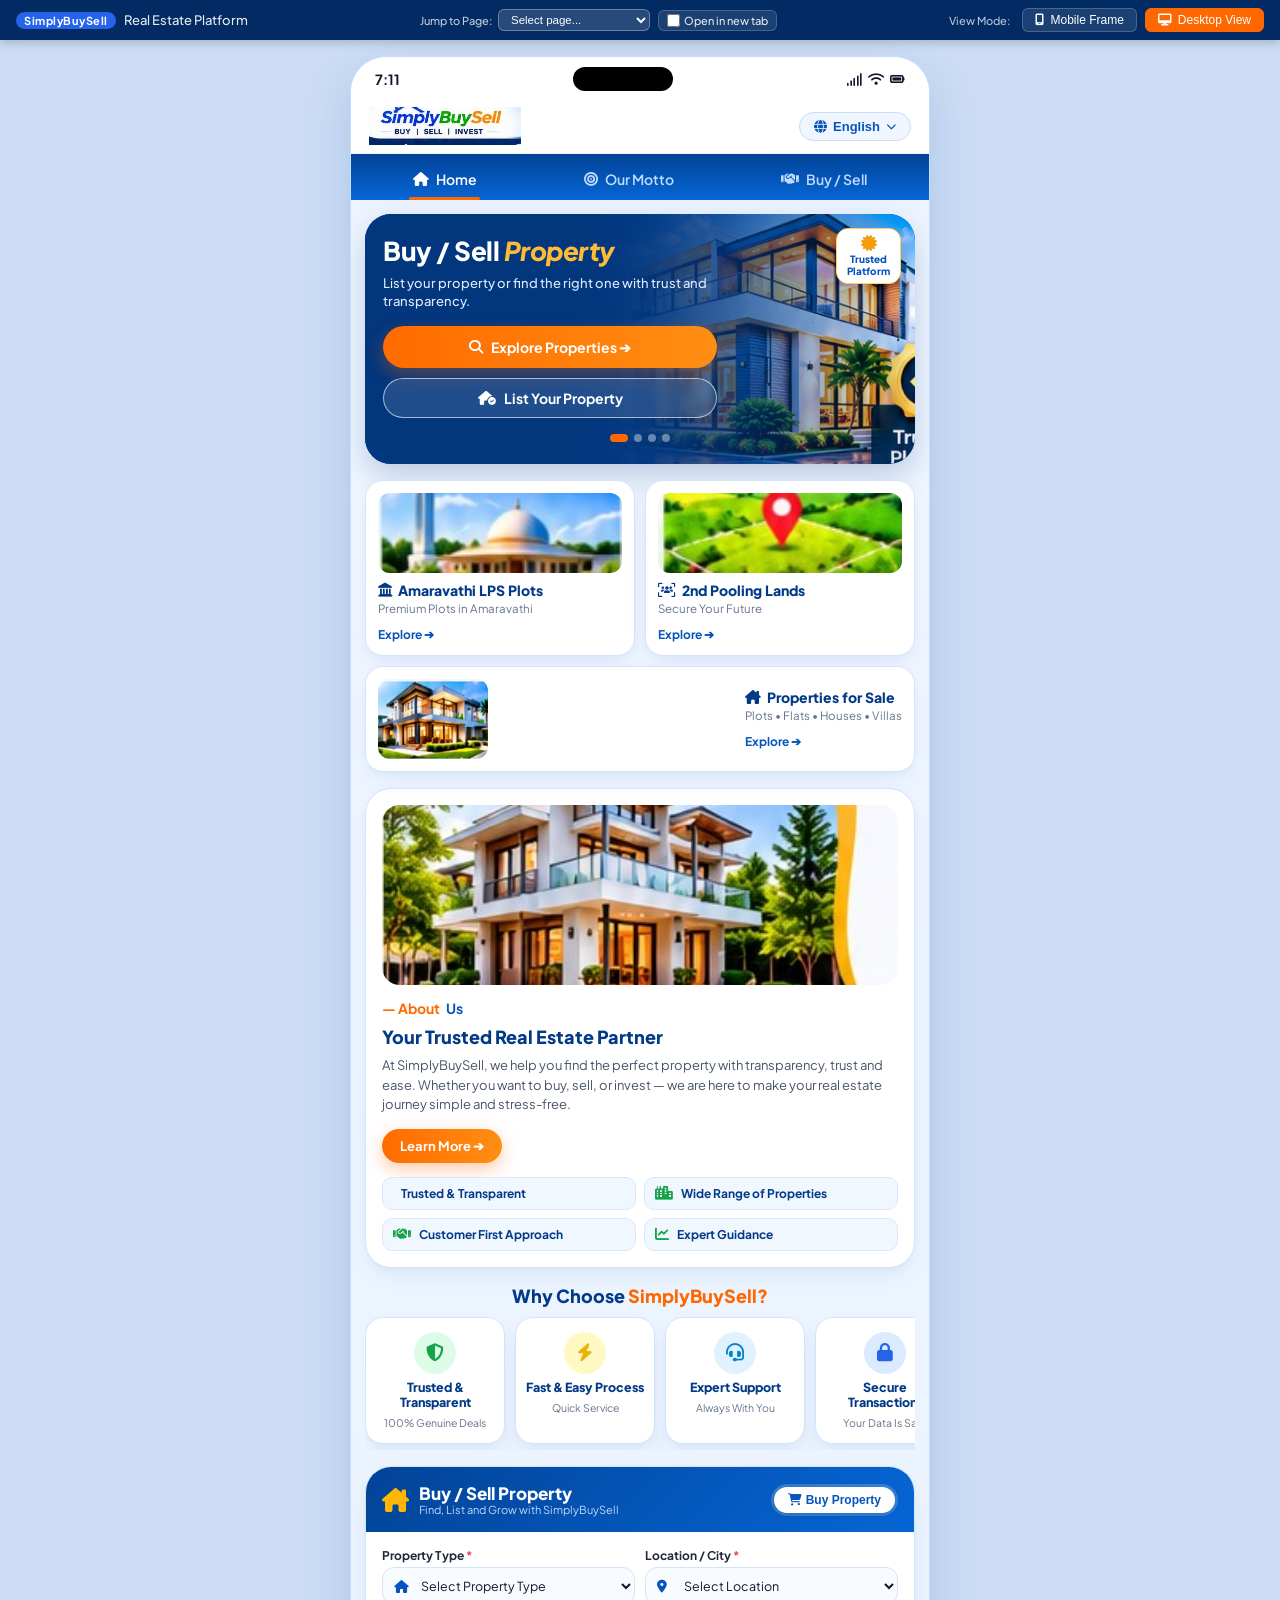
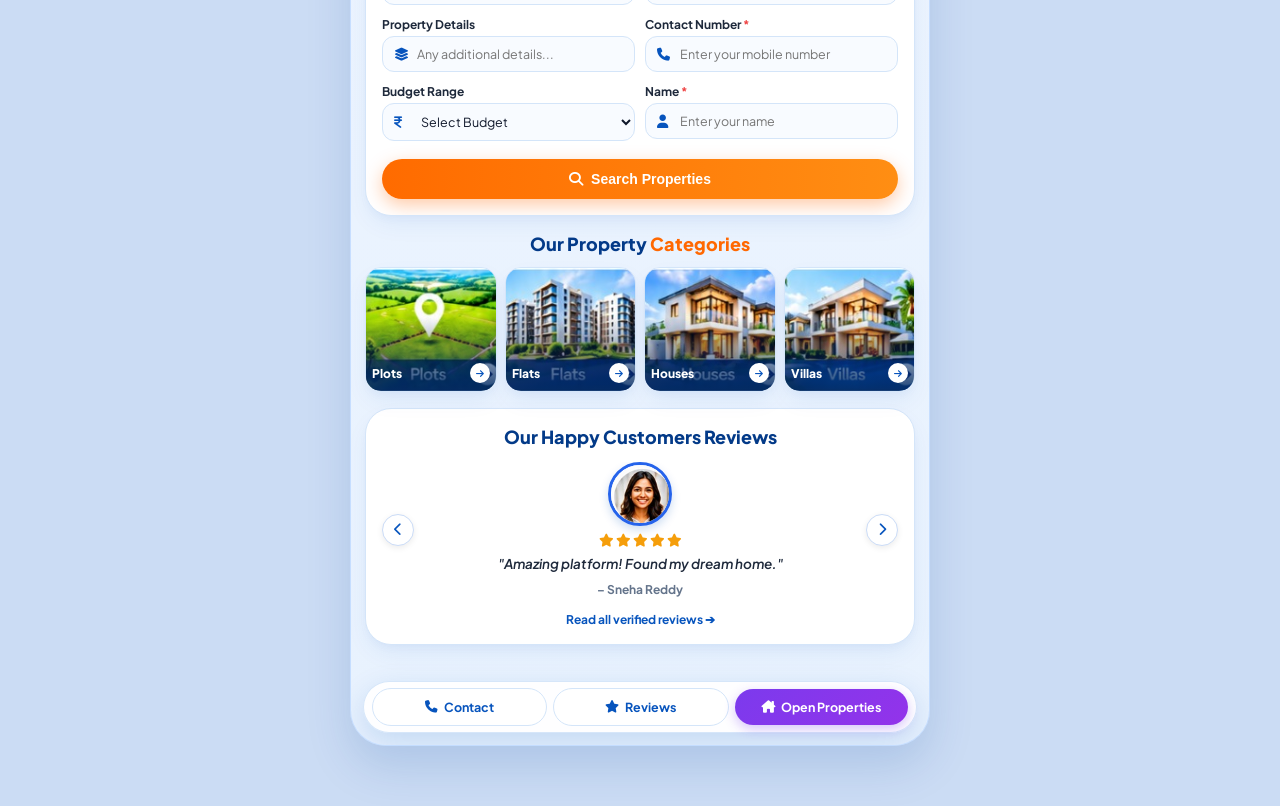
==== index.html @ e888dc88 "feat: complete SimplyBuySell website implementation with responsive pages, popups, and animations" ====
<!DOCTYPE html>
<html lang="en">
<head>
  <meta charset="UTF-8">
  <meta name="viewport" content="width=device-width, initial-scale=1.0">
  <title>SimplyBuySell - Buy, Sell & Invest with Trust</title>
  <link rel="icon" type="image/png" href="assets/images/logo.png">
  <!-- Font Awesome -->
  <link rel="stylesheet" href="https://cdnjs.cloudflare.com/ajax/libs/font-awesome/6.5.1/css/all.min.css">
  <link rel="stylesheet" href="assets/css/style.css">
</head>
<body>

  <!-- Viewport Switcher & Quick Navigation Bar -->
  <div class="viewport-control-bar">
    <div class="viewport-info">
      <span class="viewport-badge">SimplyBuySell</span>
      <span>Real Estate Platform</span>
    </div>
    <div class="viewport-btns">
      <span style="font-size: 11px; opacity: 0.8; margin-right: 4px;">View Mode:</span>
      <button id="viewMobileBtn" class="view-btn">
        <i class="fa-solid fa-mobile-screen"></i> Mobile Frame
      </button>
      <button id="viewDesktopBtn" class="view-btn active">
        <i class="fa-solid fa-desktop"></i> Desktop View
      </button>
    </div>
  </div>

  <!-- Master App Viewport Container -->
  <div class="app-viewport-wrapper mode-desktop">
    <div class="app-container">

      <!-- iOS Status Bar -->
      <div class="ios-status-bar">
        <span id="statusClock">9:41</span>
        <div class="dynamic-island"></div>
        <div class="status-right">
          <i class="fa-solid fa-signal"></i>
          <i class="fa-solid fa-wifi"></i>
          <i class="fa-solid fa-battery-full"></i>
        </div>
      </div>

      <!-- Main App Header -->
      <header class="app-header">
        <a href="index.html" class="brand-logo">
          <img src="assets/images/logo.png" alt="SimplyBuySell Logo">
        </a>
        <button onclick="openLanguageModal()" class="lang-dropdown-btn">
          <i class="fa-solid fa-globe"></i>
          <span id="selectedLangText">English</span>
          <i class="fa-solid fa-chevron-down" style="font-size: 10px;"></i>
        </button>
      </header>

      <!-- Top Navigation Bar -->
      <nav class="top-nav-bar">
        <a href="index.html" class="nav-tab-item active">
          <i class="fa-solid fa-house"></i> Home
        </a>
        <a href="motto.html" class="nav-tab-item">
          <i class="fa-solid fa-bullseye"></i> Our Motto
        </a>
        <a href="buy.html" class="nav-tab-item">
          <i class="fa-solid fa-handshake"></i> Buy / Sell
        </a>
      </nav>

      <!-- Scrollable Page Content -->
      <main class="page-content">

        <!-- 1. Hero Banner Card -->
        <section class="hero-card">
          <img src="assets/images/hero-villa.png" alt="Luxury Villa" class="hero-bg-media">
          <div class="hero-overlay"></div>

          <!-- Floating Trusted Platform Badge -->
          <div class="trusted-badge-float">
            <i class="fa-solid fa-certificate"></i>
            <span>Trusted<br>Platform</span>
          </div>

          <div class="hero-content">
            <h1 class="hero-title">
              Buy / Sell <span class="accent">Property</span>
            </h1>
            <p class="hero-subtitle">
              List your property or find the right one with trust and transparency.
            </p>
            <div class="hero-actions">
              <a href="properties.html" class="btn-orange">
                <i class="fa-solid fa-magnifying-glass"></i> Explore Properties ➔
              </a>
              <a href="sell.html" class="btn-outline-white">
                <i class="fa-solid fa-house-circle-check"></i> List Your Property
              </a>
            </div>
          </div>

          <!-- Carousel Dots -->
          <div class="carousel-dots">
            <span class="dot active"></span>
            <span class="dot"></span>
            <span class="dot"></span>
            <span class="dot"></span>
          </div>
        </section>

        <!-- 2. Featured High-Demand Properties (Amaravathi LPS & 2nd Pooling) -->
        <section class="featured-tri-grid">
          <!-- Card 1 -->
          <a href="properties.html" class="feat-mini-card">
            <img src="assets/images/feat-amara.png" alt="Amaravathi LPS Plots">
            <div class="feat-card-body">
              <h4><i class="fa-solid fa-landmark"></i> Amaravathi LPS Plots</h4>
              <p>Premium Plots in Amaravathi</p>
              <span class="feat-explore-link">Explore ➔</span>
            </div>
          </a>

          <!-- Card 2 -->
          <a href="properties.html" class="feat-mini-card">
            <img src="assets/images/feat-pool.png" alt="2nd Pooling Lands">
            <div class="feat-card-body">
              <h4><i class="fa-solid fa-users-viewfinder"></i> 2nd Pooling Lands</h4>
              <p>Secure Your Future</p>
              <span class="feat-explore-link">Explore ➔</span>
            </div>
          </a>

          <!-- Card 3 (Full Width) -->
          <a href="properties.html" class="feat-mini-card full-width">
            <img src="assets/images/feat-propsale.png" alt="Properties for Sale">
            <div class="feat-card-body">
              <h4><i class="fa-solid fa-house-chimney"></i> Properties for Sale</h4>
              <p>Plots • Flats • Houses • Villas</p>
              <span class="feat-explore-link">Explore ➔</span>
            </div>
          </a>
        </section>

        <!-- 3. About Us Preview Card -->
        <section class="about-preview-card">
          <div class="about-img-wrap">
            <img src="assets/images/about-villa.png" alt="About SimplyBuySell">
          </div>
          <div class="about-text-content">
            <div class="section-tag">
              — About <span>Us</span>
            </div>
            <h3 class="about-title">Your Trusted Real Estate Partner</h3>
            <p class="about-desc">
              At SimplyBuySell, we help you find the perfect property with transparency, trust and ease. Whether you want to buy, sell, or invest — we are here to make your real estate journey simple and stress-free.
            </p>
            <div style="margin-top: 6px;">
              <a href="about.html" class="btn-orange" style="padding: 9px 18px; font-size: 13px;">
                Learn More ➔
              </a>
            </div>
            <div class="about-pillars-grid">
              <div class="pillar-item">
                <i class="fa-solid fa-shield-check"></i>
                <span>Trusted & Transparent</span>
              </div>
              <div class="pillar-item">
                <i class="fa-solid fa-city"></i>
                <span>Wide Range of Properties</span>
              </div>
              <div class="pillar-item">
                <i class="fa-solid fa-handshake"></i>
                <span>Customer First Approach</span>
              </div>
              <div class="pillar-item">
                <i class="fa-solid fa-chart-line"></i>
                <span>Expert Guidance</span>
              </div>
            </div>
          </div>
        </section>

        <!-- 4. Why Choose SimplyBuySell? Horizontal Badges -->
        <section class="why-choose-section">
          <h3 class="section-header-title">
            Why Choose <span class="highlight">SimplyBuySell?</span>
          </h3>
          <div class="badges-scroll-row">
            <div class="feature-badge-pill">
              <div class="badge-icon-box" style="color: #16a34a; background: #dcfce7;">
                <i class="fa-solid fa-shield-halved"></i>
              </div>
              <h5>Trusted & Transparent</h5>
              <span>100% Genuine Deals</span>
            </div>
            <div class="feature-badge-pill">
              <div class="badge-icon-box" style="color: #eab308; background: #fef9c3;">
                <i class="fa-solid fa-bolt"></i>
              </div>
              <h5>Fast & Easy Process</h5>
              <span>Quick Service</span>
            </div>
            <div class="feature-badge-pill">
              <div class="badge-icon-box" style="color: #0284c7; background: #e0f2fe;">
                <i class="fa-solid fa-headset"></i>
              </div>
              <h5>Expert Support</h5>
              <span>Always With You</span>
            </div>
            <div class="feature-badge-pill">
              <div class="badge-icon-box" style="color: #2563eb; background: #dbeafe;">
                <i class="fa-solid fa-lock"></i>
              </div>
              <h5>Secure Transactions</h5>
              <span>Your Data Is Safe</span>
            </div>
            <div class="feature-badge-pill">
              <div class="badge-icon-box" style="color: #9333ea; background: #f3e8ff;">
                <i class="fa-solid fa-gem"></i>
              </div>
              <h5>Best Deals</h5>
              <span>Get the Best Value</span>
            </div>
          </div>
        </section>

        <!-- 5. Interactive Buy / Sell Property Form Card -->
        <section class="interactive-search-card">
          <div class="search-card-header">
            <div class="header-brand-title">
              <i class="fa-solid fa-house-chimney"></i>
              <div>
                <h3>Buy / Sell Property</h3>
                <p>Find, List and Grow with SimplyBuySell</p>
              </div>
            </div>
            <div class="tab-pill-toggle">
              <button type="button" class="active"><i class="fa-solid fa-cart-shopping"></i> Buy Property</button>
            </div>
          </div>

          <form id="homeSearchForm" class="search-form-body">
            <div class="form-row-grid">
              <div class="form-group">
                <label class="form-label">Property Type <span class="req">*</span></label>
                <div class="input-with-icon">
                  <i class="fa-solid fa-house"></i>
                  <select id="homePropType" class="custom-select" required>
                    <option value="" disabled selected>Select Property Type</option>
                    <option value="Plots">Residential Plots</option>
                    <option value="Flats">Apartments / Flats</option>
                    <option value="Houses">Independent Houses</option>
                    <option value="Villas">Luxury Villas</option>
                    <option value="Commercial">Commercial Spaces</option>
                    <option value="Farm Lands">Farm Lands</option>
                  </select>
                </div>
              </div>

              <div class="form-group">
                <label class="form-label">Location / City <span class="req">*</span></label>
                <div class="input-with-icon">
                  <i class="fa-solid fa-location-dot"></i>
                  <select id="homeLocation" class="custom-select" required>
                    <option value="" disabled selected>Select Location</option>
                    <option value="Vizag">Vizag</option>
                    <option value="Amaravathi">Amaravathi</option>
                    <option value="Vijayawada">Vijayawada</option>
                    <option value="Guntur">Guntur</option>
                    <option value="Kakinada">Kakinada</option>
                    <option value="Rajahmundry">Rajahmundry</option>
                    <option value="Tirupati">Tirupati</option>
                    <option value="Nellore">Nellore</option>
                  </select>
                </div>
              </div>
            </div>

            <div class="form-row-grid">
              <div class="form-group">
                <label class="form-label">Property Details</label>
                <div class="input-with-icon">
                  <i class="fa-solid fa-layer-group"></i>
                  <input type="text" class="custom-input" placeholder="Any additional details...">
                </div>
              </div>

              <div class="form-group">
                <label class="form-label">Contact Number <span class="req">*</span></label>
                <div class="input-with-icon">
                  <i class="fa-solid fa-phone"></i>
                  <input type="tel" class="custom-input" placeholder="Enter your mobile number" required>
                </div>
              </div>
            </div>

            <div class="form-row-grid">
              <div class="form-group">
                <label class="form-label">Budget Range</label>
                <div class="input-with-icon">
                  <i class="fa-solid fa-indian-rupee-sign"></i>
                  <select id="homeBudget" class="custom-select">
                    <option value="" disabled selected>Select Budget</option>
                    <option value="under-50l">Under ₹50 Lakhs</option>
                    <option value="50l-1cr">₹50 Lakhs - ₹1 Crore</option>
                    <option value="above-1cr">Above ₹1 Crore</option>
                  </select>
                </div>
              </div>

              <div class="form-group">
                <label class="form-label">Name <span class="req">*</span></label>
                <div class="input-with-icon">
                  <i class="fa-solid fa-user"></i>
                  <input type="text" class="custom-input" placeholder="Enter your name" required>
                </div>
              </div>
            </div>

            <button type="submit" class="btn-orange" style="margin-top: 6px; width: 100%; justify-content: center;">
              <i class="fa-solid fa-magnifying-glass"></i> Search Properties
            </button>
          </form>
        </section>

        <!-- 6. Our Property Categories 4-Card Grid -->
        <section>
          <h3 class="section-header-title" style="margin-bottom: 12px;">
            Our Property <span class="highlight">Categories</span>
          </h3>
          <div class="categories-grid">
            <a href="properties.html?type=Plots" class="category-card">
              <img src="assets/images/cat-plots.png" alt="Plots">
              <div class="category-card-overlay"></div>
              <div class="category-info">
                <span class="category-name">Plots</span>
                <span class="category-btn-circle"><i class="fa-solid fa-arrow-right"></i></span>
              </div>
            </a>
            <a href="properties.html?type=Flats" class="category-card">
              <img src="assets/images/cat-flats.png" alt="Flats">
              <div class="category-card-overlay"></div>
              <div class="category-info">
                <span class="category-name">Flats</span>
                <span class="category-btn-circle"><i class="fa-solid fa-arrow-right"></i></span>
              </div>
            </a>
            <a href="properties.html?type=Houses" class="category-card">
              <img src="assets/images/cat-houses.png" alt="Houses">
              <div class="category-card-overlay"></div>
              <div class="category-info">
                <span class="category-name">Houses</span>
                <span class="category-btn-circle"><i class="fa-solid fa-arrow-right"></i></span>
              </div>
            </a>
            <a href="properties.html?type=Villas" class="category-card">
              <img src="assets/images/cat-villas.png" alt="Villas">
              <div class="category-card-overlay"></div>
              <div class="category-info">
                <span class="category-name">Villas</span>
                <span class="category-btn-circle"><i class="fa-solid fa-arrow-right"></i></span>
              </div>
            </a>
          </div>
        </section>

        <!-- 7. Our Happy Customers Reviews Carousel -->
        <section class="testimonials-card">
          <div class="testimonials-header">
            <h3>Our Happy Customers Reviews</h3>
          </div>
          <div class="testimonials-slider">
            <button id="prevTestimonial" class="slider-arrow-btn" aria-label="Previous Review">
              <i class="fa-solid fa-chevron-left"></i>
            </button>
            <div class="testimonials-track-wrap">
              <!-- Slide 1 -->
              <div class="testimonial-slide active">
                <img src="assets/images/avatar-sneha.png" alt="Sneha Reddy" class="testimonial-avatar">
                <div class="star-rating-row">
                  <i class="fa-solid fa-star"></i><i class="fa-solid fa-star"></i><i class="fa-solid fa-star"></i><i class="fa-solid fa-star"></i><i class="fa-solid fa-star"></i>
                </div>
                <p class="testimonial-quote">"Amazing platform! Found my dream home."</p>
                <span class="testimonial-author">– Sneha Reddy</span>
              </div>
              <!-- Slide 2 -->
              <div class="testimonial-slide">
                <img src="assets/images/avatar-rahul.png" alt="Rahul Varma" class="testimonial-avatar">
                <div class="star-rating-row">
                  <i class="fa-solid fa-star"></i><i class="fa-solid fa-star"></i><i class="fa-solid fa-star"></i><i class="fa-solid fa-star"></i><i class="fa-solid fa-star"></i>
                </div>
                <p class="testimonial-quote">"Very helpful and easy to use."</p>
                <span class="testimonial-author">– Rahul Varma</span>
              </div>
              <!-- Slide 3 -->
              <div class="testimonial-slide">
                <img src="assets/images/avatar-priya.png" alt="Priya Sharma" class="testimonial-avatar">
                <div class="star-rating-row">
                  <i class="fa-solid fa-star"></i><i class="fa-solid fa-star"></i><i class="fa-solid fa-star"></i><i class="fa-solid fa-star"></i><i class="fa-solid fa-star"></i>
                </div>
                <p class="testimonial-quote">"Trusted and reliable service!"</p>
                <span class="testimonial-author">– Priya Sharma</span>
              </div>
            </div>
            <button id="nextTestimonial" class="slider-arrow-btn" aria-label="Next Review">
              <i class="fa-solid fa-chevron-right"></i>
            </button>
          </div>
          <div style="text-align: center; margin-top: 10px;">
            <a href="reviews.html" style="font-size: 12px; font-weight: 700; color: #0754bd; text-decoration: none;">
              Read all verified reviews ➔
            </a>
          </div>
        </section>

      </main>

      <!-- Floating Bottom Dock Navigation -->
      <nav class="bottom-floating-nav">
        <a href="contact.html" class="bottom-nav-pill pill-contact">
          <i class="fa-solid fa-phone"></i> Contact
        </a>
        <a href="reviews.html" class="bottom-nav-pill pill-contact">
          <i class="fa-solid fa-star"></i> Reviews
        </a>
        <a href="properties.html" class="bottom-nav-pill pill-properties-purple">
          <i class="fa-solid fa-house-chimney"></i> Open Properties
        </a>
      </nav>

    </div>
  </div>

  <!-- Shared Modals (Call, Language, Review, Property Details, Success) -->

  <!-- 1. Quick Call Modal -->
  <div id="callModal" class="modal-backdrop">
    <div class="modal-dialog-box">
      <div class="modal-header-bar">
        <h3><i class="fa-solid fa-phone-volume"></i> Contact SimplyBuySell Support</h3>
        <button onclick="closeCallModal()" class="modal-close-btn">&times;</button>
      </div>
      <div class="modal-body-scroll">
        <p style="font-size: 13px; color: #64748b;">Our property specialists are available 24/7 to assist with your real estate needs.</p>
        <div class="call-options-grid">
          <a href="tel:+919876543210" class="call-option-item">
            <div class="call-option-icon phone"><i class="fa-solid fa-phone"></i></div>
            <div class="call-option-text">
              <h4>Direct Call Hotline</h4>
              <p>+91 98765 43210 (Toll-Free Instant Connect)</p>
            </div>
          </a>
          <a href="https://wa.me/919876543210?text=Hi%20SimplyBuySell,%20I%20am%20interested%20in%20properties" target="_blank" class="call-option-item">
            <div class="call-option-icon whatsapp"><i class="fa-brands fa-whatsapp"></i></div>
            <div class="call-option-text">
              <h4>Chat on WhatsApp</h4>
              <p>Instant property brochures, location links & pricing</p>
            </div>
          </a>
          <a href="contact.html" class="call-option-item">
            <div class="call-option-icon support"><i class="fa-solid fa-envelope"></i></div>
            <div class="call-option-text">
              <h4>Submit an Online Inquiry</h4>
              <p>Leave details and we will call you within 24 hours</p>
            </div>
          </a>
        </div>
      </div>
    </div>
  </div>

  <!-- 2. Language Switcher Modal -->
  <div id="languageModal" class="modal-backdrop">
    <div class="modal-dialog-box" style="max-width: 380px;">
      <div class="modal-header-bar">
        <h3><i class="fa-solid fa-globe"></i> Select Language</h3>
        <button onclick="closeLanguageModal()" class="modal-close-btn">&times;</button>
      </div>
      <div class="modal-body-scroll">
        <div style="display: flex; flex-direction: column; gap: 8px;">
          <button onclick="selectLanguage('English')" class="call-option-item" style="border: none; cursor: pointer; text-align: left; width: 100%;">
            <div class="call-option-icon support" style="background: #2563eb;"><i class="fa-solid fa-check"></i></div>
            <div class="call-option-text">
              <h4>English (Default)</h4>
              <p>Standard International Version</p>
            </div>
          </button>
          <button onclick="selectLanguage('తెలుగు (Telugu)')" class="call-option-item" style="border: none; cursor: pointer; text-align: left; width: 100%;">
            <div class="call-option-icon support" style="background: #ea580c;"><i class="fa-solid fa-language"></i></div>
            <div class="call-option-text">
              <h4>తెలుగు (Telugu)</h4>
              <p>ఆంధ్రప్రదేశ్ & తెలంగాణ రియల్ ఎస్టేట్</p>
            </div>
          </button>
          <button onclick="selectLanguage('हिन्दी (Hindi)')" class="call-option-item" style="border: none; cursor: pointer; text-align: left; width: 100%;">
            <div class="call-option-icon support" style="background: #16a34a;"><i class="fa-solid fa-language"></i></div>
            <div class="call-option-text">
              <h4>हिन्दी (Hindi)</h4>
              <p>भारत भर में रियल एस्टेट सेवाएं</p>
            </div>
          </button>
        </div>
      </div>
    </div>
  </div>

  <!-- 3. Property Details Modal -->
  <div id="propDetailsModal" class="modal-backdrop">
    <div class="modal-dialog-box" style="max-width: 520px;">
      <div class="modal-header-bar">
        <h3><i class="fa-solid fa-house-chimney"></i> Property Details</h3>
        <button onclick="closeModal('propDetailsModal')" class="modal-close-btn">&times;</button>
      </div>
      <div class="modal-body-scroll" id="propDetailsModalBody">
        <!-- Injected dynamically by main.js -->
      </div>
    </div>
  </div>

  <!-- 4. Success Confirmation Modal -->
  <div id="successModal" class="modal-backdrop">
    <div class="modal-dialog-box" style="max-width: 400px; text-align: center;">
      <div class="modal-body-scroll" style="align-items: center; padding: 30px 20px;">
        <div style="width: 65px; height: 65px; border-radius: 50%; background: #ecfdf5; color: #16a34a; display: flex; align-items: center; justify-content: center; font-size: 32px; margin-bottom: 12px; box-shadow: 0 4px 14px rgba(22, 163, 74, 0.2);">
          <i class="fa-solid fa-check"></i>
        </div>
        <h3 id="successModalTitle" style="font-size: 18px; font-weight: 800; color: #033a88; margin-bottom: 8px;">Success!</h3>
        <p id="successModalBody" style="font-size: 13px; color: #475569; line-height: 1.5; margin-bottom: 16px;"></p>
        <div style="background: #f1f5f9; padding: 6px 14px; border-radius: 8px; font-size: 12px; color: #334155; margin-bottom: 18px;">
          Reference ID: <strong id="successModalRef" style="color: #0754bd;"></strong>
        </div>
        <button onclick="closeModal('successModal')" class="btn-orange" style="width: 100%; justify-content: center;">
          Done
        </button>
      </div>
    </div>
  </div>

  <script src="assets/js/data.js"></script>
  <script src="assets/js/main.js"></script>
</body>
</html>
---- assets/css/style.css ----
/* SimplyBuySell Main Stylesheet */
@import url('https://fonts.googleapis.com/css2?family=Plus+Jakarta+Sans:wght@400;500;600;700;800&family=Outfit:wght@400;500;600;700;800&display=swap');

:root {
  --primary: #0754bd;
  --primary-dark: #033a88;
  --primary-light: #2563eb;
  --header-bg: linear-gradient(180deg, #024397 0%, #0666d6 100%);
  --accent-orange: #ff6801;
  --accent-orange-hover: #e65c00;
  --accent-orange-gradient: linear-gradient(90deg, #ff6b00 0%, #ff8e13 100%);
  --accent-green: #16a34a;
  --accent-green-gradient: linear-gradient(135deg, #15803d 0%, #22c55e 100%);
  --accent-purple: #7c3aed;
  --accent-purple-gradient: linear-gradient(135deg, #7c3aed 0%, #9333ea 100%);
  --bg-page: #eaf3fd;
  --bg-page-gradient: linear-gradient(180deg, #dbeaff 0%, #f0f6ff 180px, #e8f2fe 100%);
  --card-bg: #ffffff;
  --card-border: #d4e5f9;
  --card-shadow: 0 10px 25px -4px rgba(7, 84, 189, 0.08), 0 4px 10px -2px rgba(7, 84, 189, 0.04);
  --card-shadow-hover: 0 18px 35px -6px rgba(7, 84, 189, 0.14), 0 8px 16px -3px rgba(7, 84, 189, 0.08);
  --text-main: #0f172a;
  --text-muted: #64748b;
  --radius-xl: 26px;
  --radius-lg: 18px;
  --radius-md: 14px;
  --radius-pill: 9999px;
  --font-family: 'Plus Jakarta Sans', -apple-system, BlinkMacSystemFont, "Segoe UI", Roboto, sans-serif;
}

* {
  box-sizing: border-box;
  margin: 0;
  padding: 0;
}

body {
  font-family: var(--font-family);
  background: #cbdcf4;
  color: var(--text-main);
  min-height: 100vh;
  display: flex;
  flex-direction: column;
  align-items: center;
  justify-content: flex-start;
  overflow-x: hidden;
  -webkit-font-smoothing: antialiased;
}

/* Device Mode Switcher Bar */
.viewport-control-bar {
  width: 100%;
  background: #022b64;
  color: #e2e8f0;
  padding: 8px 16px;
  font-size: 13px;
  font-weight: 500;
  display: flex;
  align-items: center;
  justify-content: space-between;
  flex-wrap: wrap;
  gap: 12px;
  z-index: 999;
  box-shadow: 0 2px 10px rgba(0, 0, 0, 0.2);
}

.viewport-info {
  display: flex;
  align-items: center;
  gap: 8px;
}

.viewport-badge {
  background: #2563eb;
  color: white;
  padding: 2px 8px;
  border-radius: 12px;
  font-size: 11px;
  font-weight: 700;
  letter-spacing: 0.5px;
}

.viewport-btns {
  display: flex;
  align-items: center;
  gap: 8px;
}

.view-btn {
  background: rgba(255, 255, 255, 0.1);
  border: 1px solid rgba(255, 255, 255, 0.2);
  color: #fff;
  padding: 4px 12px;
  border-radius: 6px;
  font-size: 12px;
  cursor: pointer;
  transition: all 0.2s ease;
  display: inline-flex;
  align-items: center;
  gap: 6px;
}

.view-btn.active, .view-btn:hover {
  background: var(--accent-orange);
  border-color: var(--accent-orange);
}

/* Master App Container */
.app-viewport-wrapper {
  width: 100%;
  display: flex;
  justify-content: center;
  padding: 16px 0 60px 0;
  transition: all 0.3s ease;
}

/* Mobile Frame Simulation Mode */
.app-viewport-wrapper.mode-mobile .app-container {
  max-width: 440px;
  border-radius: 46px;
  border: 10px solid #1e293b;
  box-shadow: 0 25px 60px rgba(15, 23, 42, 0.35), 0 0 0 1px rgba(255, 255, 255, 0.1);
  overflow: hidden;
}

/* Responsive Fluid Desktop Mode */
.app-viewport-wrapper.mode-desktop .app-container {
  max-width: 580px;
  border-radius: 36px;
  box-shadow: 0 20px 45px rgba(2, 67, 151, 0.15);
  border: 1px solid rgba(190, 218, 255, 0.8);
}

/* The Core App Canvas */
.app-container {
  width: 100%;
  background: var(--bg-page-gradient);
  min-height: 900px;
  position: relative;
  overflow: hidden;
  display: flex;
  flex-direction: column;
}

/* Status Bar (iPhone aesthetic) */
.ios-status-bar {
  display: flex;
  justify-content: space-between;
  align-items: center;
  padding: 10px 24px 6px 24px;
  background: #ffffff;
  font-size: 14px;
  font-weight: 700;
  color: #0f172a;
  z-index: 50;
}

.dynamic-island {
  width: 100px;
  height: 24px;
  background: #000;
  border-radius: 20px;
}

.status-right {
  display: flex;
  align-items: center;
  gap: 6px;
  font-size: 13px;
}

/* App Header */
.app-header {
  background: #ffffff;
  padding: 10px 18px 8px 18px;
  display: flex;
  align-items: center;
  justify-content: space-between;
  border-bottom: 1px solid #f1f5f9;
}

.brand-logo {
  display: flex;
  align-items: center;
  gap: 8px;
  text-decoration: none;
}

.brand-logo img {
  height: 38px;
  width: auto;
  object-fit: contain;
}

.lang-dropdown-btn {
  display: flex;
  align-items: center;
  gap: 6px;
  padding: 6px 14px;
  background: #f0f6ff;
  border: 1px solid #cbdcf7;
  border-radius: 20px;
  color: #0754bd;
  font-size: 13px;
  font-weight: 600;
  cursor: pointer;
  transition: all 0.2s ease;
}

.lang-dropdown-btn:hover {
  background: #e2eeff;
  border-color: #9ac2fc;
}

/* Top Navigation Bar */
.top-nav-bar {
  background: var(--header-bg);
  display: flex;
  align-items: center;
  justify-content: space-around;
  padding: 10px 8px 6px 8px;
  position: relative;
  z-index: 40;
}

.nav-tab-item {
  display: flex;
  align-items: center;
  gap: 7px;
  color: #bfdbfe;
  font-size: 14px;
  font-weight: 600;
  text-decoration: none;
  padding: 6px 12px;
  border-radius: 8px;
  position: relative;
  transition: all 0.2s ease;
}

.nav-tab-item:hover {
  color: #ffffff;
}

.nav-tab-item.active {
  color: #ffffff;
}

.nav-tab-item.active::after {
  content: '';
  position: absolute;
  bottom: -6px;
  left: 10%;
  width: 80%;
  height: 3px;
  background: #ff6801;
  border-radius: 4px;
}

/* Page Content Container */
.page-content {
  padding: 14px 14px 100px 14px;
  display: flex;
  flex-direction: column;
  gap: 16px;
}

/* Main Hero Banner */
.hero-card {
  position: relative;
  background: linear-gradient(135deg, #02367d 0%, #065ec7 100%);
  border-radius: var(--radius-xl);
  overflow: hidden;
  color: #ffffff;
  padding: 22px 18px;
  min-height: 250px;
  display: flex;
  flex-direction: column;
  justify-content: space-between;
  box-shadow: 0 12px 30px rgba(3, 58, 136, 0.22);
}

.hero-bg-media {
  position: absolute;
  top: 0;
  right: 0;
  width: 58%;
  height: 100%;
  z-index: 1;
  object-fit: cover;
  border-top-right-radius: var(--radius-xl);
  border-bottom-right-radius: var(--radius-xl);
  mask-image: linear-gradient(to right, transparent 0%, black 35%);
  -webkit-mask-image: linear-gradient(to right, transparent 0%, black 35%);
}

.hero-overlay {
  position: absolute;
  inset: 0;
  z-index: 2;
  background: linear-gradient(90deg, #02367d 38%, rgba(2, 54, 125, 0.75) 65%, transparent 100%);
}

.hero-content {
  position: relative;
  z-index: 3;
  max-width: 65%;
}

.hero-title {
  font-size: 26px;
  font-weight: 800;
  line-height: 1.15;
  margin-bottom: 8px;
  letter-spacing: -0.5px;
}

.hero-title .accent {
  color: #ffbb38;
  font-style: italic;
}

.hero-subtitle {
  font-size: 13px;
  color: #dbeafe;
  line-height: 1.4;
  margin-bottom: 16px;
  font-weight: 500;
}

.hero-actions {
  display: flex;
  flex-direction: column;
  gap: 10px;
  width: 100%;
}

.trusted-badge-float {
  position: absolute;
  top: 14px;
  right: 14px;
  z-index: 4;
  background: #ffffff;
  color: #0754bd;
  padding: 6px 10px;
  border-radius: 12px;
  display: flex;
  flex-direction: column;
  align-items: center;
  font-size: 10px;
  font-weight: 800;
  text-align: center;
  box-shadow: 0 4px 15px rgba(0, 0, 0, 0.15);
  border: 1px solid #ffd166;
}

.trusted-badge-float i {
  color: #f59e0b;
  font-size: 16px;
  margin-bottom: 2px;
}

.carousel-dots {
  display: flex;
  align-items: center;
  justify-content: center;
  gap: 6px;
  margin-top: 14px;
  position: relative;
  z-index: 3;
}

.dot {
  width: 8px;
  height: 8px;
  border-radius: 50%;
  background: rgba(255, 255, 255, 0.4);
  cursor: pointer;
  transition: all 0.2s ease;
}

.dot.active {
  width: 18px;
  border-radius: 8px;
  background: var(--accent-orange);
}

/* Page Title Banners (Contact, Motto, About, Reviews, Properties) */
.page-title-banner {
  position: relative;
  background: linear-gradient(135deg, #02367d 0%, #065ec7 100%);
  border-radius: var(--radius-xl);
  overflow: hidden;
  color: #ffffff;
  padding: 22px 20px;
  box-shadow: 0 10px 25px rgba(3, 58, 136, 0.18);
}

.page-title-banner .banner-bg-img {
  position: absolute;
  top: 0;
  right: 0;
  width: 55%;
  height: 100%;
  object-fit: cover;
  z-index: 1;
  mask-image: linear-gradient(to right, transparent 0%, black 40%);
  -webkit-mask-image: linear-gradient(to right, transparent 0%, black 40%);
}

.page-title-banner .banner-content {
  position: relative;
  z-index: 3;
  max-width: 75%;
}

.page-title-banner h1 {
  font-size: 26px;
  font-weight: 800;
  letter-spacing: -0.5px;
  margin-bottom: 6px;
}

.page-title-banner h1 .highlight {
  color: #ffbb38;
  font-style: italic;
}

.page-title-banner p {
  font-size: 13px;
  color: #e0edff;
  line-height: 1.4;
  font-weight: 500;
}

/* Custom Buttons */
.btn-orange {
  display: inline-flex;
  align-items: center;
  justify-content: center;
  gap: 8px;
  background: var(--accent-orange-gradient);
  color: #ffffff;
  border: none;
  border-radius: var(--radius-pill);
  padding: 12px 22px;
  font-size: 14px;
  font-weight: 700;
  text-decoration: none;
  cursor: pointer;
  box-shadow: 0 6px 18px rgba(255, 104, 1, 0.35);
  transition: all 0.25s cubic-bezier(0.4, 0, 0.2, 1);
}

.btn-orange:hover {
  transform: translateY(-2px);
  box-shadow: 0 9px 24px rgba(255, 104, 1, 0.45);
}

.btn-orange:active {
  transform: translateY(0);
}

.btn-outline-white {
  display: inline-flex;
  align-items: center;
  justify-content: center;
  gap: 8px;
  background: rgba(255, 255, 255, 0.12);
  color: #ffffff;
  border: 1.5px solid rgba(255, 255, 255, 0.6);
  border-radius: var(--radius-pill);
  padding: 10px 20px;
  font-size: 14px;
  font-weight: 700;
  text-decoration: none;
  cursor: pointer;
  backdrop-filter: blur(4px);
  transition: all 0.2s ease;
}

.btn-outline-white:hover {
  background: #ffffff;
  color: #0754bd;
  border-color: #ffffff;
}

/* Quick 3-Card Grid (Amaravathi LPS, 2nd Pooling, Properties for Sale) */
.featured-tri-grid {
  display: grid;
  grid-template-columns: 1fr 1fr;
  gap: 10px;
}

.feat-mini-card {
  background: #ffffff;
  border: 1.5px solid #d4e5f9;
  border-radius: var(--radius-lg);
  padding: 12px;
  text-decoration: none;
  color: var(--text-main);
  box-shadow: var(--card-shadow);
  display: flex;
  flex-direction: column;
  justify-content: space-between;
  gap: 8px;
  transition: all 0.25s ease;
  position: relative;
  overflow: hidden;
}

.feat-mini-card:hover {
  transform: translateY(-2px);
  box-shadow: var(--card-shadow-hover);
  border-color: #93c5fd;
}

.feat-mini-card.full-width {
  grid-column: span 2;
  flex-direction: row;
  align-items: center;
}

.feat-mini-card img {
  width: 100%;
  height: 80px;
  object-fit: cover;
  border-radius: 12px;
}

.feat-mini-card.full-width img {
  width: 110px;
  height: 80px;
  flex-shrink: 0;
}

.feat-card-body h4 {
  font-size: 14px;
  font-weight: 800;
  color: #033a88;
  display: flex;
  align-items: center;
  gap: 6px;
  margin-bottom: 2px;
}

.feat-card-body p {
  font-size: 11.5px;
  color: #64748b;
  margin-bottom: 6px;
}

.feat-explore-link {
  font-size: 12px;
  font-weight: 700;
  color: #0754bd;
  display: inline-flex;
  align-items: center;
  gap: 4px;
}

/* About Us Section Card */
.about-preview-card {
  background: #ffffff;
  border: 1.5px solid #d4e5f9;
  border-radius: var(--radius-xl);
  padding: 16px;
  box-shadow: var(--card-shadow);
  display: flex;
  flex-direction: column;
  gap: 14px;
}

.about-preview-card .about-img-wrap {
  width: 100%;
  height: 180px;
  border-radius: 18px;
  overflow: hidden;
  position: relative;
}

.about-preview-card .about-img-wrap img {
  width: 100%;
  height: 100%;
  object-fit: cover;
}

.about-text-content {
  display: flex;
  flex-direction: column;
  gap: 8px;
}

.section-tag {
  font-size: 14px;
  font-weight: 700;
  color: #ff6801;
  display: flex;
  align-items: center;
  gap: 6px;
}

.section-tag span {
  color: #0754bd;
}

.about-title {
  font-size: 18px;
  font-weight: 800;
  color: #033a88;
  line-height: 1.3;
}

.about-desc {
  font-size: 13px;
  color: #475569;
  line-height: 1.5;
}

.about-pillars-grid {
  display: grid;
  grid-template-columns: 1fr 1fr;
  gap: 8px;
  margin-top: 6px;
}

.pillar-item {
  display: flex;
  align-items: center;
  gap: 8px;
  background: #f1f7ff;
  border: 1px solid #d9e9fd;
  border-radius: 10px;
  padding: 8px 10px;
  font-size: 12px;
  font-weight: 700;
  color: #033a88;
}

.pillar-item i {
  color: #16a34a;
  font-size: 14px;
}

/* Why Choose Us 5 Badges Row */
.why-choose-section {
  display: flex;
  flex-direction: column;
  gap: 10px;
}

.section-header-title {
  font-size: 18px;
  font-weight: 800;
  color: #033a88;
  text-align: center;
}

.section-header-title .highlight {
  color: #ff6801;
}

.badges-scroll-row {
  display: flex;
  gap: 10px;
  overflow-x: auto;
  padding-bottom: 6px;
  scrollbar-width: none;
}

.badges-scroll-row::-webkit-scrollbar {
  display: none;
}

.feature-badge-pill {
  flex: 0 0 140px;
  background: #ffffff;
  border: 1.5px solid #d4e5f9;
  border-radius: var(--radius-lg);
  padding: 14px 10px;
  text-align: center;
  box-shadow: var(--card-shadow);
  display: flex;
  flex-direction: column;
  align-items: center;
  gap: 6px;
  transition: all 0.2s ease;
}

.feature-badge-pill:hover {
  transform: translateY(-2px);
  border-color: #93c5fd;
}

.badge-icon-box {
  width: 42px;
  height: 42px;
  border-radius: 50%;
  background: #edf5ff;
  color: #0754bd;
  display: flex;
  align-items: center;
  justify-content: center;
  font-size: 18px;
}

.feature-badge-pill h5 {
  font-size: 12.5px;
  font-weight: 800;
  color: #033a88;
  line-height: 1.2;
}

.feature-badge-pill span {
  font-size: 10.5px;
  color: #64748b;
}

/* Buy / Sell Interactive Form Card */
.interactive-search-card {
  background: #ffffff;
  border: 1.5px solid #d4e5f9;
  border-radius: var(--radius-xl);
  overflow: hidden;
  box-shadow: var(--card-shadow);
}

.search-card-header {
  background: linear-gradient(135deg, #024397 0%, #0666d6 100%);
  color: white;
  padding: 16px;
  display: flex;
  align-items: center;
  justify-content: space-between;
}

.header-brand-title {
  display: flex;
  align-items: center;
  gap: 10px;
}

.header-brand-title i {
  font-size: 24px;
  color: #ffb703;
}

.header-brand-title h3 {
  font-size: 17px;
  font-weight: 800;
  line-height: 1.2;
}

.header-brand-title p {
  font-size: 11px;
  color: #bfdbfe;
}

.tab-pill-toggle {
  display: inline-flex;
  background: rgba(255, 255, 255, 0.2);
  border-radius: var(--radius-pill);
  padding: 3px;
}

.tab-pill-toggle button {
  padding: 6px 14px;
  border-radius: var(--radius-pill);
  border: none;
  font-size: 12px;
  font-weight: 700;
  cursor: pointer;
  background: transparent;
  color: #ffffff;
  transition: all 0.2s ease;
}

.tab-pill-toggle button.active {
  background: #ffffff;
  color: #0754bd;
  box-shadow: 0 2px 6px rgba(0, 0, 0, 0.15);
}

.search-form-body {
  padding: 16px;
  display: flex;
  flex-direction: column;
  gap: 12px;
}

.form-row-grid {
  display: grid;
  grid-template-columns: 1fr 1fr;
  gap: 10px;
}

.form-group {
  display: flex;
  flex-direction: column;
  gap: 4px;
}

.form-label {
  font-size: 12px;
  font-weight: 700;
  color: #1e293b;
}

.form-label .req {
  color: #ef4444;
}

.input-with-icon {
  position: relative;
  display: flex;
  align-items: center;
}

.input-with-icon i {
  position: absolute;
  left: 12px;
  color: #0754bd;
  font-size: 13px;
  pointer-events: none;
}

.custom-input, .custom-select, .custom-textarea {
  width: 100%;
  padding: 9px 12px 9px 34px;
  border: 1.5px solid #d4e5f9;
  border-radius: 12px;
  background: #f8fbff;
  font-size: 12.5px;
  color: #0f172a;
  font-family: inherit;
  outline: none;
  transition: all 0.2s ease;
}

.custom-textarea {
  padding: 10px 12px;
  min-height: 90px;
  resize: vertical;
}

.custom-input:focus, .custom-select:focus, .custom-textarea:focus {
  border-color: #0754bd;
  background: #ffffff;
  box-shadow: 0 0 0 3px rgba(7, 84, 189, 0.12);
}

/* Property Categories 4-Card Section */
.categories-grid {
  display: grid;
  grid-template-columns: repeat(4, 1fr);
  gap: 8px;
}

.category-card {
  position: relative;
  border-radius: 16px;
  overflow: hidden;
  height: 125px;
  text-decoration: none;
  box-shadow: var(--card-shadow);
  display: flex;
  align-items: flex-end;
  border: 1px solid #d4e5f9;
  transition: all 0.25s ease;
}

.category-card:hover {
  transform: translateY(-2px);
  box-shadow: var(--card-shadow-hover);
}

.category-card img {
  position: absolute;
  inset: 0;
  width: 100%;
  height: 100%;
  object-fit: cover;
}

.category-card-overlay {
  position: absolute;
  inset: 0;
  background: linear-gradient(180deg, transparent 40%, rgba(2, 43, 100, 0.88) 100%);
  z-index: 1;
}

.category-info {
  position: relative;
  z-index: 2;
  width: 100%;
  padding: 8px 6px;
  display: flex;
  align-items: center;
  justify-content: space-between;
  color: #ffffff;
}

.category-name {
  font-size: 12px;
  font-weight: 800;
}

.category-btn-circle {
  width: 20px;
  height: 20px;
  border-radius: 50%;
  background: #ffffff;
  color: #0754bd;
  display: flex;
  align-items: center;
  justify-content: center;
  font-size: 9px;
}

/* Happy Customers Testimonials Carousel Card */
.testimonials-card {
  background: #ffffff;
  border: 1.5px solid #d4e5f9;
  border-radius: var(--radius-xl);
  padding: 16px;
  box-shadow: var(--card-shadow);
}

.testimonials-header {
  text-align: center;
  margin-bottom: 14px;
}

.testimonials-header h3 {
  font-size: 18px;
  font-weight: 800;
  color: #033a88;
}

.testimonials-slider {
  display: flex;
  align-items: center;
  gap: 8px;
  position: relative;
}

.slider-arrow-btn {
  width: 32px;
  height: 32px;
  border-radius: 50%;
  background: #ffffff;
  border: 1.5px solid #cbdcf7;
  color: #0754bd;
  display: flex;
  align-items: center;
  justify-content: center;
  cursor: pointer;
  flex-shrink: 0;
  transition: all 0.2s ease;
  box-shadow: 0 2px 6px rgba(0, 0, 0, 0.08);
}

.slider-arrow-btn:hover {
  background: #0754bd;
  color: #ffffff;
}

.testimonials-track-wrap {
  flex: 1;
  overflow: hidden;
}

.testimonial-slide {
  display: none;
  flex-direction: column;
  align-items: center;
  text-align: center;
  gap: 8px;
  animation: fadeIn 0.3s ease;
}

.testimonial-slide.active {
  display: flex;
}

.testimonial-avatar {
  width: 64px;
  height: 64px;
  border-radius: 50%;
  object-fit: cover;
  border: 3px solid #2563eb;
  box-shadow: 0 4px 10px rgba(7, 84, 189, 0.2);
}

.star-rating-row {
  color: #f59e0b;
  font-size: 13px;
  display: flex;
  gap: 2px;
}

.testimonial-quote {
  font-size: 13.5px;
  font-weight: 600;
  color: #1e293b;
  line-height: 1.4;
  font-style: italic;
}

.testimonial-author {
  font-size: 12px;
  font-weight: 700;
  color: #64748b;
}

/* Property Listings Grid (Open Properties page) */
.properties-filter-bar {
  background: #ffffff;
  border: 1.5px solid #d4e5f9;
  border-radius: var(--radius-lg);
  padding: 10px 12px;
  display: flex;
  flex-direction: column;
  gap: 8px;
  box-shadow: var(--card-shadow);
}

.search-input-wrap {
  position: relative;
  display: flex;
  align-items: center;
}

.search-input-wrap i {
  position: absolute;
  left: 12px;
  color: #0754bd;
}

.search-input-wrap input {
  width: 100%;
  padding: 8px 12px 8px 34px;
  border-radius: 10px;
  border: 1px solid #d4e5f9;
  background: #f8fbff;
  font-size: 13px;
  outline: none;
}

.filters-row {
  display: grid;
  grid-template-columns: 1fr 1fr 1fr;
  gap: 6px;
}

.filter-select {
  padding: 6px 8px;
  font-size: 11.5px;
  border-radius: 8px;
  border: 1px solid #d4e5f9;
  background: #f8fbff;
  color: #0f172a;
  outline: none;
}

.property-cards-grid {
  display: grid;
  grid-template-columns: 1fr 1fr;
  gap: 12px;
}

.property-card-item {
  background: #ffffff;
  border: 1.5px solid #d4e5f9;
  border-radius: var(--radius-lg);
  overflow: hidden;
  box-shadow: var(--card-shadow);
  display: flex;
  flex-direction: column;
  transition: all 0.25s ease;
  position: relative;
}

.property-card-item:hover {
  transform: translateY(-3px);
  box-shadow: var(--card-shadow-hover);
  border-color: #93c5fd;
}

.prop-img-box {
  position: relative;
  width: 100%;
  height: 120px;
  overflow: hidden;
}

.prop-img-box img {
  width: 100%;
  height: 100%;
  object-fit: cover;
  transition: transform 0.3s ease;
}

.property-card-item:hover .prop-img-box img {
  transform: scale(1.05);
}

.prop-tag {
  position: absolute;
  top: 8px;
  left: 8px;
  padding: 3px 8px;
  border-radius: 12px;
  font-size: 10px;
  font-weight: 800;
  color: white;
  display: inline-flex;
  align-items: center;
  gap: 4px;
  box-shadow: 0 2px 6px rgba(0, 0, 0, 0.2);
}

.prop-tag.green {
  background: #16a34a;
}

.prop-tag.blue {
  background: #0284c7;
}

.prop-tag.orange {
  background: #ea580c;
}

.prop-fav-btn {
  position: absolute;
  top: 8px;
  right: 8px;
  width: 26px;
  height: 26px;
  border-radius: 50%;
  background: rgba(255, 255, 255, 0.9);
  border: none;
  color: #64748b;
  display: flex;
  align-items: center;
  justify-content: center;
  cursor: pointer;
  transition: all 0.2s ease;
  font-size: 12px;
}

.prop-fav-btn.active, .prop-fav-btn:hover {
  color: #ef4444;
  background: #ffffff;
}

.prop-details-box {
  padding: 10px;
  display: flex;
  flex-direction: column;
  gap: 4px;
  flex: 1;
  justify-content: space-between;
}

.prop-title {
  font-size: 13.5px;
  font-weight: 800;
  color: #0f172a;
}

.prop-location {
  font-size: 11px;
  color: #64748b;
  display: flex;
  align-items: center;
  gap: 4px;
}

.prop-price {
  font-size: 14px;
  font-weight: 800;
  color: #0754bd;
  margin-top: 2px;
}

.prop-specs {
  font-size: 10.5px;
  color: #475569;
  display: flex;
  align-items: center;
  gap: 4px;
}

.prop-rating-row {
  display: flex;
  align-items: center;
  gap: 4px;
  font-size: 10.5px;
  color: #64748b;
}

.prop-rating-row i {
  color: #f59e0b;
}

.btn-view-details {
  display: inline-flex;
  align-items: center;
  justify-content: center;
  gap: 4px;
  background: #0754bd;
  color: #ffffff;
  border: none;
  border-radius: var(--radius-pill);
  padding: 6px 10px;
  font-size: 11.5px;
  font-weight: 700;
  cursor: pointer;
  margin-top: 6px;
  text-decoration: none;
  transition: all 0.2s ease;
}

.btn-view-details:hover {
  background: #033a88;
}

/* Pagination Control */
.pagination-wrap {
  display: flex;
  align-items: center;
  justify-content: center;
  gap: 6px;
  margin-top: 10px;
}

.page-num-btn {
  width: 32px;
  height: 32px;
  border-radius: 50%;
  border: 1px solid #cbdcf7;
  background: #ffffff;
  color: #0754bd;
  font-size: 12px;
  font-weight: 700;
  display: flex;
  align-items: center;
  justify-content: center;
  cursor: pointer;
  transition: all 0.2s ease;
}

.page-num-btn.active, .page-num-btn:hover {
  background: #0754bd;
  color: #ffffff;
  border-color: #0754bd;
}

/* Dream CTA Card */
.dream-cta-card {
  background: linear-gradient(135deg, #edf5ff 0%, #dcecfe 100%);
  border: 1.5px solid #b9d8fc;
  border-radius: var(--radius-xl);
  padding: 16px;
  display: flex;
  align-items: center;
  justify-content: space-between;
  gap: 12px;
}

.dream-cta-text h4 {
  font-size: 15px;
  font-weight: 800;
  color: #033a88;
}

.dream-cta-text p {
  font-size: 12px;
  color: #475569;
}

/* List / Pillar Cards (Motto and About Us pages) */
.core-values-list {
  display: flex;
  flex-direction: column;
  gap: 10px;
}

.value-card-item {
  background: #ffffff;
  border: 1.5px solid #d4e5f9;
  border-radius: var(--radius-lg);
  padding: 14px 16px;
  box-shadow: var(--card-shadow);
  display: flex;
  align-items: flex-start;
  gap: 14px;
  transition: all 0.2s ease;
}

.value-card-item:hover {
  transform: translateY(-2px);
  border-color: #93c5fd;
  box-shadow: var(--card-shadow-hover);
}

.value-card-icon {
  width: 44px;
  height: 44px;
  border-radius: 12px;
  background: #edf5ff;
  color: #0754bd;
  display: flex;
  align-items: center;
  justify-content: center;
  font-size: 20px;
  flex-shrink: 0;
}

.value-card-text h4 {
  font-size: 14.5px;
  font-weight: 800;
  color: #033a88;
  margin-bottom: 4px;
}

.value-card-text p {
  font-size: 12.5px;
  color: #475569;
  line-height: 1.45;
}

/* Trust Motto Target Card */
.motto-highlight-box {
  background: #fff7ed;
  border: 1.5px solid #fed7aa;
  border-radius: var(--radius-lg);
  padding: 14px 16px;
  display: flex;
  align-items: center;
  gap: 14px;
}

.motto-highlight-box i {
  font-size: 32px;
  color: #ea580c;
}

.motto-highlight-text h4 {
  font-size: 15px;
  font-weight: 800;
  color: #c2410c;
  line-height: 1.3;
}

/* Reviews Stats 4-Item Grid */
.reviews-stats-grid {
  display: grid;
  grid-template-columns: repeat(4, 1fr);
  gap: 8px;
}

.stat-item-box {
  background: #ffffff;
  border: 1.5px solid #d4e5f9;
  border-radius: var(--radius-md);
  padding: 12px 6px;
  text-align: center;
  box-shadow: var(--card-shadow);
}

.stat-item-box i {
  color: #0754bd;
  font-size: 18px;
  margin-bottom: 4px;
}

.stat-item-box h4 {
  font-size: 14px;
  font-weight: 800;
  color: #033a88;
}

.stat-item-box span {
  font-size: 10px;
  color: #64748b;
  font-weight: 600;
}

/* Dedicated Customer Reviews Cards */
.review-full-card {
  background: #ffffff;
  border: 1.5px solid #d4e5f9;
  border-radius: var(--radius-lg);
  padding: 14px 16px;
  box-shadow: var(--card-shadow);
  display: flex;
  gap: 14px;
  position: relative;
  transition: all 0.2s ease;
}

.review-full-card:hover {
  transform: translateY(-2px);
  border-color: #93c5fd;
}

.review-full-card .rev-avatar {
  width: 50px;
  height: 50px;
  border-radius: 50%;
  object-fit: cover;
  flex-shrink: 0;
  border: 2px solid #0754bd;
}

.review-card-content {
  flex: 1;
  display: flex;
  flex-direction: column;
  gap: 4px;
}

.rev-header {
  display: flex;
  align-items: center;
  justify-content: space-between;
}

.rev-name {
  font-size: 14px;
  font-weight: 800;
  color: #0f172a;
}

.rev-stars {
  display: flex;
  align-items: center;
  gap: 4px;
  font-size: 12px;
  color: #f59e0b;
  font-weight: 700;
}

.rev-quote {
  font-size: 12.5px;
  color: #475569;
  line-height: 1.45;
  font-style: italic;
}

/* Multi-Step Buy / Sell Form Specifics */
.step-selection-card {
  background: #ffffff;
  border: 1.5px solid #d4e5f9;
  border-radius: var(--radius-lg);
  padding: 14px;
  box-shadow: var(--card-shadow);
  display: flex;
  flex-direction: column;
  gap: 10px;
}

.step-label {
  display: flex;
  align-items: center;
  gap: 8px;
  font-size: 14px;
  font-weight: 800;
  color: #033a88;
}

.step-num-badge {
  width: 22px;
  height: 22px;
  border-radius: 50%;
  background: #0754bd;
  color: white;
  display: inline-flex;
  align-items: center;
  justify-content: center;
  font-size: 12px;
}

.prop-type-choice-grid {
  display: grid;
  grid-template-columns: 1fr 1fr;
  gap: 10px;
}

.prop-choice-card {
  border: 2px solid #d4e5f9;
  border-radius: 14px;
  padding: 8px;
  display: flex;
  align-items: center;
  gap: 8px;
  cursor: pointer;
  transition: all 0.2s ease;
  background: #ffffff;
}

.prop-choice-card.active, .prop-choice-card:hover {
  border-color: #ff6801;
  background: #fffbf7;
}

.prop-choice-card img {
  width: 50px;
  height: 40px;
  border-radius: 8px;
  object-fit: cover;
}

.prop-choice-title {
  font-size: 12px;
  font-weight: 800;
  color: #0f172a;
  flex: 1;
}

.prop-choice-radio {
  width: 16px;
  height: 16px;
  border-radius: 50%;
  border: 2px solid #cbd5e1;
  display: flex;
  align-items: center;
  justify-content: center;
}

.prop-choice-card.active .prop-choice-radio {
  border-color: #ff6801;
}

.prop-choice-card.active .prop-choice-radio::after {
  content: '';
  width: 8px;
  height: 8px;
  border-radius: 50%;
  background: #ff6801;
}

/* Action Switcher (Buy / Rent / Sell) */
.action-toggle-row {
  display: grid;
  grid-template-columns: 1fr 1fr;
  gap: 10px;
}

.action-btn-tab {
  display: flex;
  align-items: center;
  justify-content: center;
  gap: 8px;
  padding: 10px;
  border-radius: 12px;
  border: 1.5px solid #d4e5f9;
  background: #ffffff;
  color: #475569;
  font-size: 13px;
  font-weight: 700;
  cursor: pointer;
  transition: all 0.2s ease;
  text-decoration: none;
}

.action-btn-tab.active {
  background: linear-gradient(135deg, #02367d 0%, #065ec7 100%);
  color: #ffffff;
  border-color: #02367d;
  box-shadow: 0 4px 12px rgba(2, 54, 125, 0.25);
}

.form-sub-header {
  font-size: 13px;
  font-weight: 800;
  color: #033a88;
  display: flex;
  align-items: center;
  gap: 6px;
  margin-top: 4px;
}

.radio-inline-group {
  display: flex;
  align-items: center;
  gap: 16px;
}

.custom-radio-label {
  display: flex;
  align-items: center;
  gap: 6px;
  font-size: 12.5px;
  font-weight: 600;
  cursor: pointer;
  color: #334155;
}

.checkbox-multi-grid {
  display: grid;
  grid-template-columns: 1fr 1fr;
  gap: 8px;
}

.custom-checkbox-label {
  display: flex;
  align-items: center;
  gap: 6px;
  font-size: 11.5px;
  font-weight: 600;
  color: #475569;
  cursor: pointer;
}

.info-note-box {
  background: #ecfdf5;
  border: 1.5px solid #a7f3d0;
  border-radius: var(--radius-lg);
  padding: 10px 14px;
  display: flex;
  align-items: flex-start;
  gap: 10px;
  font-size: 11.5px;
  color: #065f46;
  line-height: 1.4;
}

.info-note-box i {
  color: #10b981;
  font-size: 16px;
  margin-top: 2px;
}

/* Floating Bottom Navigation Bar */
.bottom-floating-nav {
  position: absolute;
  bottom: 12px;
  left: 12px;
  right: 12px;
  z-index: 80;
  background: rgba(255, 255, 255, 0.92);
  backdrop-filter: blur(20px);
  -webkit-backdrop-filter: blur(20px);
  border: 1.5px solid rgba(212, 229, 249, 0.95);
  border-radius: 40px;
  padding: 6px 8px;
  display: flex;
  align-items: center;
  justify-content: space-between;
  gap: 6px;
  box-shadow: 0 10px 30px rgba(7, 84, 189, 0.16);
}

.bottom-nav-pill {
  flex: 1;
  display: flex;
  align-items: center;
  justify-content: center;
  gap: 6px;
  padding: 10px 8px;
  border-radius: 30px;
  font-size: 12.5px;
  font-weight: 700;
  text-decoration: none;
  cursor: pointer;
  border: none;
  transition: all 0.25s ease;
  white-space: nowrap;
}

.pill-contact {
  background: #ffffff;
  color: #0754bd;
  border: 1px solid #d4e5f9;
}

.pill-contact:hover {
  background: #f0f7ff;
}

.pill-call-green {
  background: var(--accent-green-gradient);
  color: #ffffff;
  box-shadow: 0 4px 12px rgba(22, 163, 74, 0.3);
}

.pill-call-green:hover {
  transform: translateY(-1px);
  box-shadow: 0 6px 16px rgba(22, 163, 74, 0.4);
}

.pill-review-blue {
  background: linear-gradient(135deg, #1d4ed8 0%, #3b82f6 100%);
  color: #ffffff;
  box-shadow: 0 4px 12px rgba(37, 99, 235, 0.3);
}

.pill-review-blue:hover {
  transform: translateY(-1px);
  box-shadow: 0 6px 16px rgba(37, 99, 235, 0.4);
}

.pill-properties-purple {
  background: var(--accent-purple-gradient);
  color: #ffffff;
  box-shadow: 0 4px 12px rgba(124, 58, 237, 0.3);
}

.pill-properties-purple:hover {
  transform: translateY(-1px);
  box-shadow: 0 6px 16px rgba(124, 58, 237, 0.4);
}

/* Modal Popup Framework */
.modal-backdrop {
  position: fixed;
  inset: 0;
  background: rgba(15, 23, 42, 0.65);
  backdrop-filter: blur(6px);
  z-index: 9999;
  display: none;
  align-items: center;
  justify-content: center;
  padding: 16px;
  animation: fadeIn 0.2s ease;
}

.modal-backdrop.open {
  display: flex;
}

.modal-dialog-box {
  background: #ffffff;
  width: 100%;
  max-width: 480px;
  border-radius: var(--radius-xl);
  overflow: hidden;
  box-shadow: 0 25px 50px -12px rgba(0, 0, 0, 0.3);
  animation: slideUp 0.3s cubic-bezier(0.16, 1, 0.3, 1);
  display: flex;
  flex-direction: column;
  max-height: 90vh;
}

.modal-header-bar {
  padding: 16px 20px;
  background: linear-gradient(135deg, #024397 0%, #0666d6 100%);
  color: white;
  display: flex;
  align-items: center;
  justify-content: space-between;
}

.modal-header-bar h3 {
  font-size: 16px;
  font-weight: 800;
  display: flex;
  align-items: center;
  gap: 8px;
}

.modal-close-btn {
  background: rgba(255, 255, 255, 0.2);
  border: none;
  color: white;
  width: 28px;
  height: 28px;
  border-radius: 50%;
  cursor: pointer;
  display: flex;
  align-items: center;
  justify-content: center;
  font-size: 14px;
  transition: all 0.2s ease;
}

.modal-close-btn:hover {
  background: rgba(255, 255, 255, 0.35);
}

.modal-body-scroll {
  padding: 20px;
  overflow-y: auto;
  display: flex;
  flex-direction: column;
  gap: 16px;
}

/* Call Modal Options */
.call-options-grid {
  display: flex;
  flex-direction: column;
  gap: 10px;
}

.call-option-item {
  display: flex;
  align-items: center;
  gap: 14px;
  padding: 12px 14px;
  background: #f8fbff;
  border: 1.5px solid #d4e5f9;
  border-radius: 14px;
  text-decoration: none;
  color: inherit;
  transition: all 0.2s ease;
}

.call-option-item:hover {
  background: #eef5ff;
  border-color: #0754bd;
  transform: translateX(4px);
}

.call-option-icon {
  width: 44px;
  height: 44px;
  border-radius: 12px;
  display: flex;
  align-items: center;
  justify-content: center;
  font-size: 20px;
  color: white;
}

.call-option-icon.phone {
  background: #16a34a;
}

.call-option-icon.whatsapp {
  background: #25d366;
}

.call-option-icon.support {
  background: #0284c7;
}

.call-option-text h4 {
  font-size: 14px;
  font-weight: 800;
  color: #0f172a;
}

.call-option-text p {
  font-size: 12px;
  color: #64748b;
}

/* Interactive Star Rating Selector */
.interactive-stars-picker {
  display: flex;
  gap: 10px;
  font-size: 28px;
  color: #cbd5e1;
  cursor: pointer;
}

.interactive-stars-picker i {
  transition: all 0.2s ease;
}

.interactive-stars-picker i.selected,
.interactive-stars-picker i.hovered {
  color: #f59e0b;
}

/* Character Counter */
.char-counter-text {
  font-size: 11px;
  color: #94a3b8;
  text-align: right;
  margin-top: -8px;
}

/* Toast Notification */
.toast-notice {
  position: fixed;
  top: 60px;
  right: 20px;
  background: #0f172a;
  color: #ffffff;
  padding: 12px 20px;
  border-radius: 14px;
  font-size: 13px;
  font-weight: 600;
  display: flex;
  align-items: center;
  gap: 10px;
  box-shadow: 0 10px 25px rgba(0, 0, 0, 0.2);
  z-index: 10000;
  opacity: 0;
  transform: translateY(-20px);
  transition: all 0.3s ease;
  pointer-events: none;
}

.toast-notice.show {
  opacity: 1;
  transform: translateY(0);
}

.toast-notice.success i {
  color: #22c55e;
}

.toast-notice.info i {
  color: #38bdf8;
}

/* Keyframe Animations */
@keyframes fadeIn {
  from { opacity: 0; }
  to { opacity: 1; }
}

@keyframes slideUp {
  from {
    opacity: 0;
    transform: translateY(30px);
  }
  to {
    opacity: 1;
    transform: translateY(0);
  }
}

/* Responsive adjustments */
@media (max-width: 640px) {
  body {
    background: var(--bg-page-gradient);
  }
  .app-viewport-wrapper {
    padding: 0 0 40px 0;
  }
  .app-viewport-wrapper.mode-mobile .app-container,
  .app-viewport-wrapper.mode-desktop .app-container {
    max-width: 100%;
    border-radius: 0;
    border: none;
    box-shadow: none;
  }
}
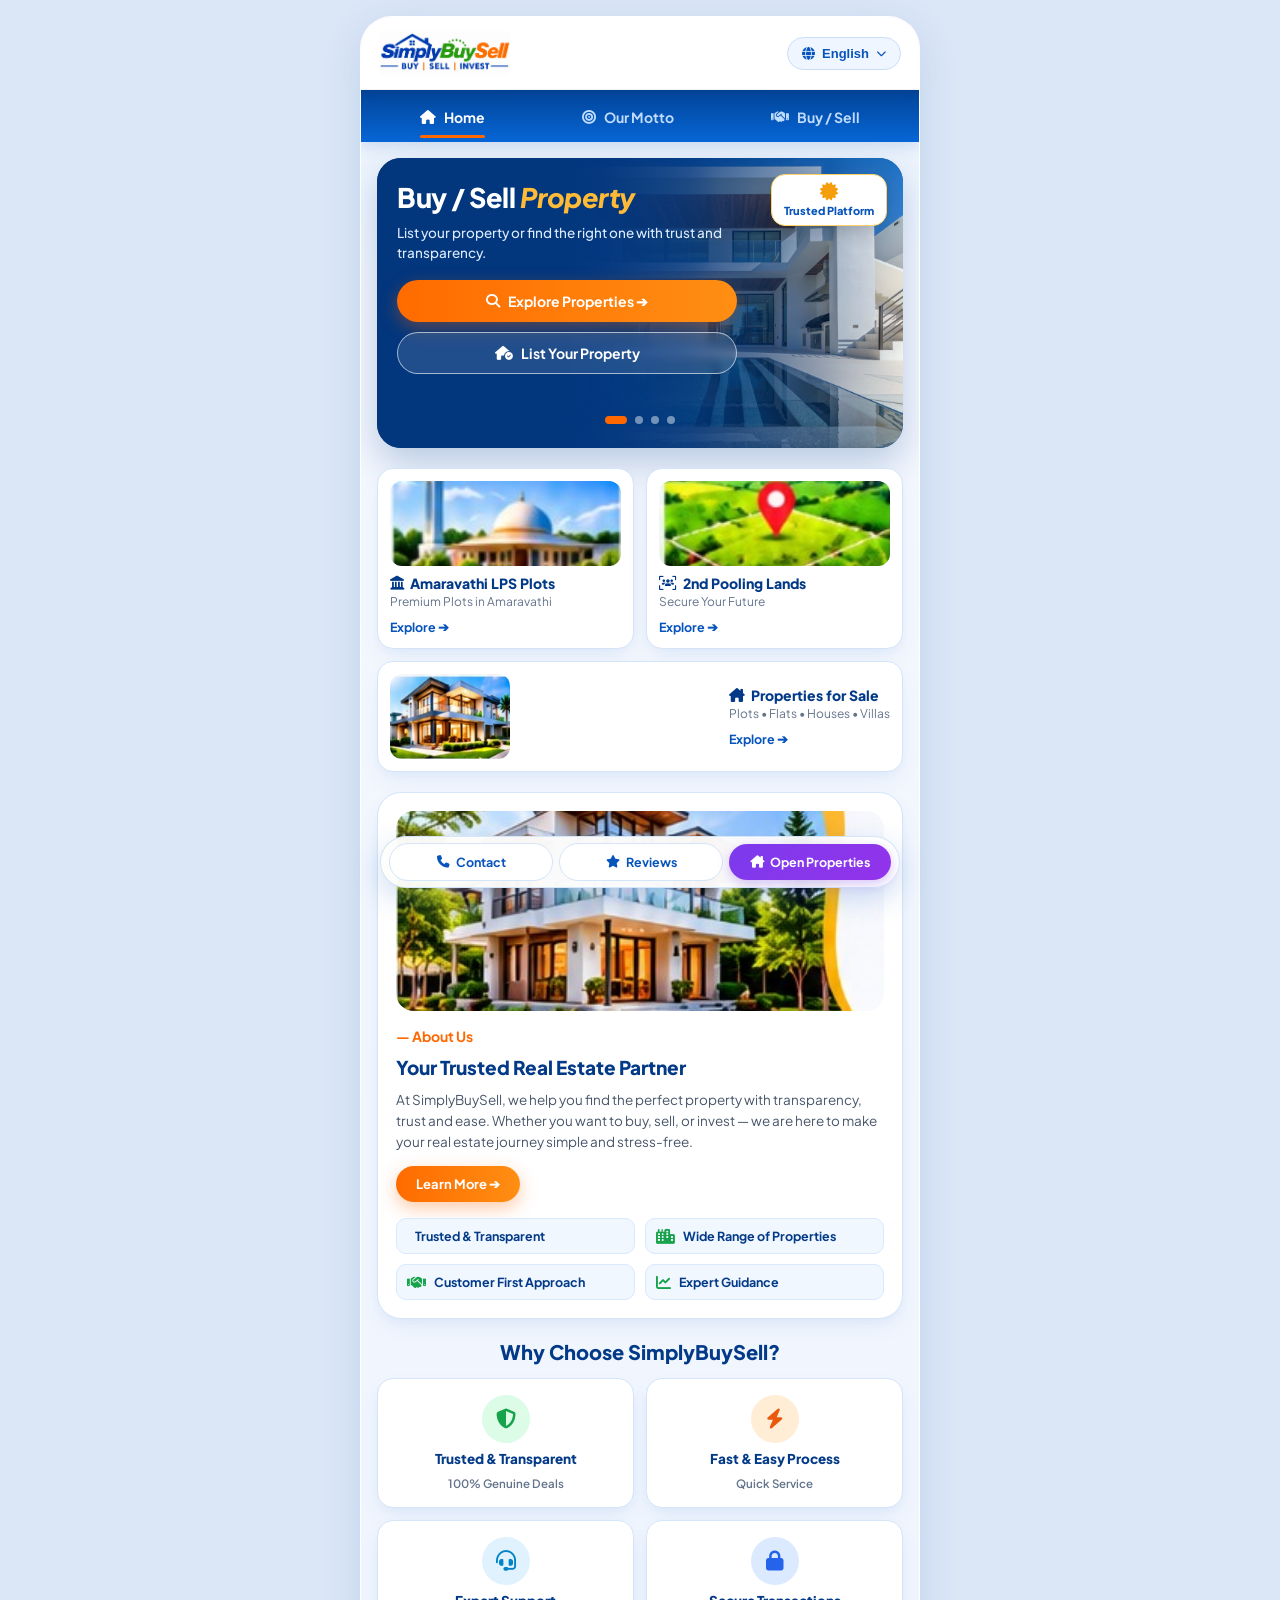
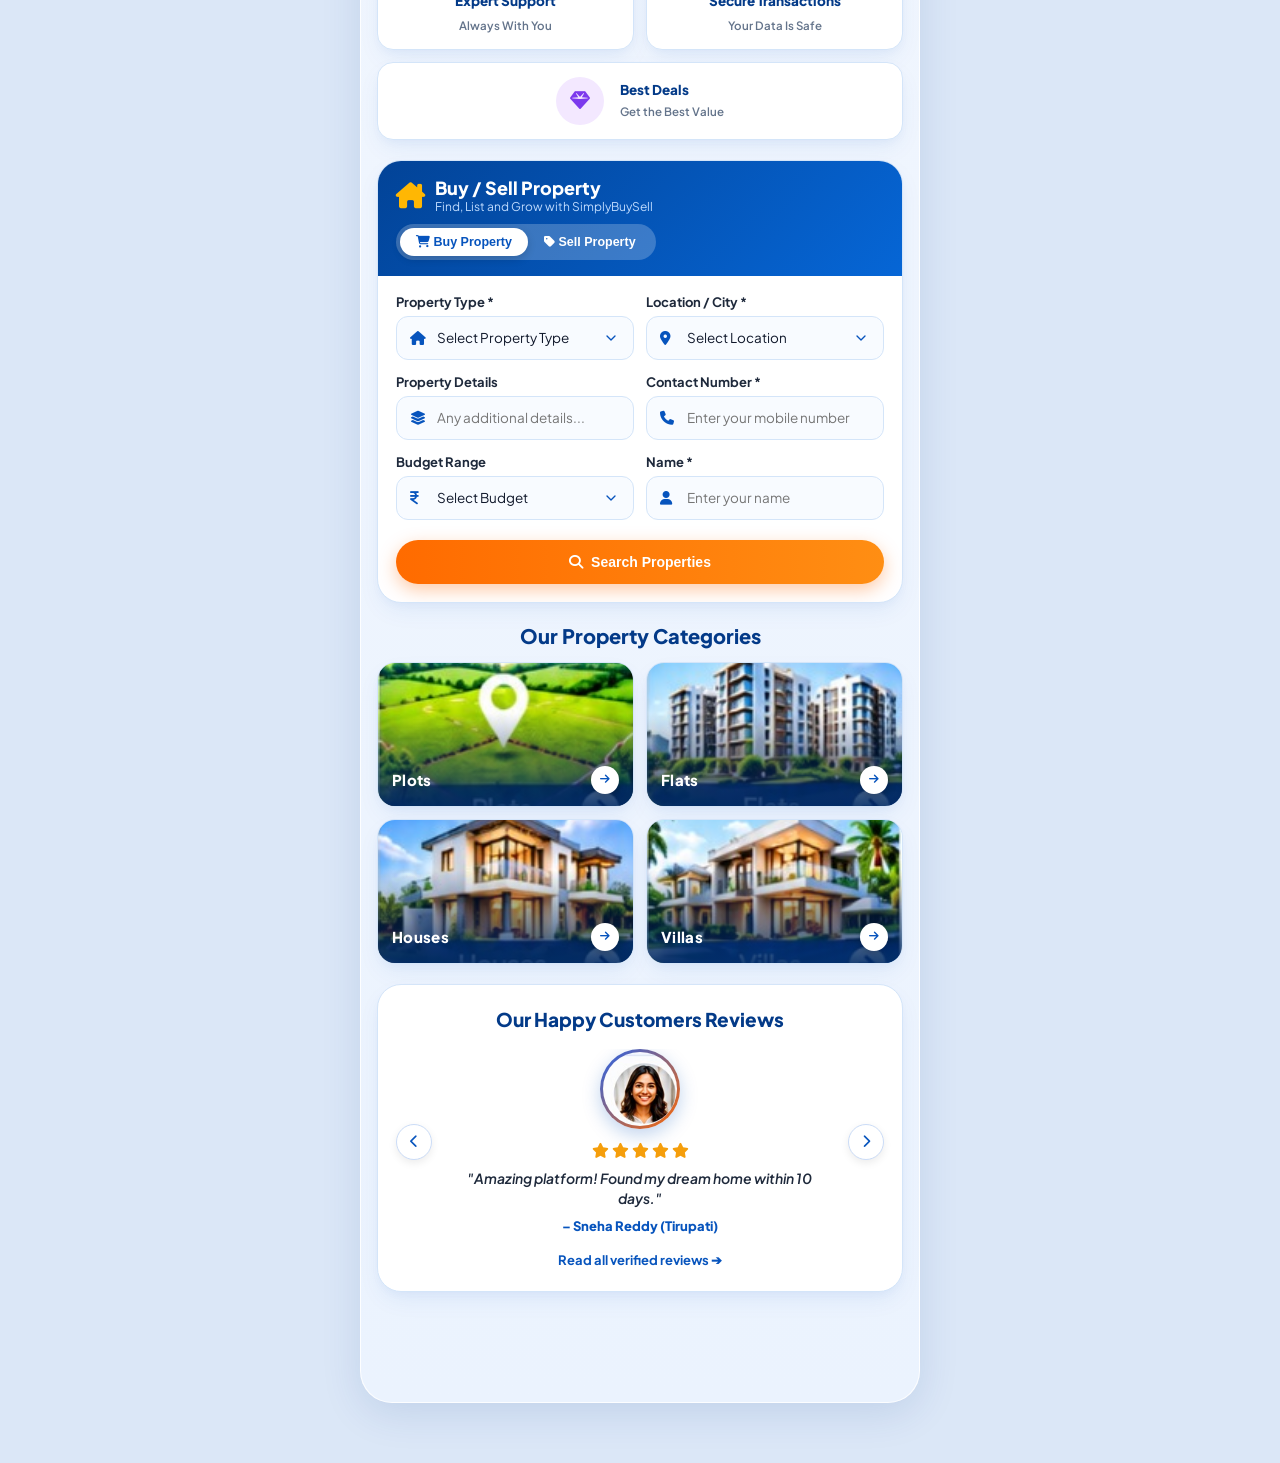
==== commit ef9b3434: "feat: grand level design overhaul, 4 rotating hero slides, new logo, instant i18n Telugu/Hindi/Engli" ====
--- a/index.html
+++ b/index.html
@@ -5,43 +5,14 @@
   <meta name="viewport" content="width=device-width, initial-scale=1.0">
   <title>SimplyBuySell - Buy, Sell & Invest with Trust</title>
   <link rel="icon" type="image/png" href="assets/images/logo.png">
-  <!-- Font Awesome -->
   <link rel="stylesheet" href="https://cdnjs.cloudflare.com/ajax/libs/font-awesome/6.5.1/css/all.min.css">
   <link rel="stylesheet" href="assets/css/style.css">
 </head>
 <body>
 
-  <!-- Viewport Switcher & Quick Navigation Bar -->
-  <div class="viewport-control-bar">
-    <div class="viewport-info">
-      <span class="viewport-badge">SimplyBuySell</span>
-      <span>Real Estate Platform</span>
-    </div>
-    <div class="viewport-btns">
-      <span style="font-size: 11px; opacity: 0.8; margin-right: 4px;">View Mode:</span>
-      <button id="viewMobileBtn" class="view-btn">
-        <i class="fa-solid fa-mobile-screen"></i> Mobile Frame
-      </button>
-      <button id="viewDesktopBtn" class="view-btn active">
-        <i class="fa-solid fa-desktop"></i> Desktop View
-      </button>
-    </div>
-  </div>
-
   <!-- Master App Viewport Container -->
-  <div class="app-viewport-wrapper mode-desktop">
+  <div class="app-viewport-wrapper">
     <div class="app-container">
-
-      <!-- iOS Status Bar -->
-      <div class="ios-status-bar">
-        <span id="statusClock">9:41</span>
-        <div class="dynamic-island"></div>
-        <div class="status-right">
-          <i class="fa-solid fa-signal"></i>
-          <i class="fa-solid fa-wifi"></i>
-          <i class="fa-solid fa-battery-full"></i>
-        </div>
-      </div>
 
       <!-- Main App Header -->
       <header class="app-header">
@@ -58,48 +29,58 @@
       <!-- Top Navigation Bar -->
       <nav class="top-nav-bar">
         <a href="index.html" class="nav-tab-item active">
-          <i class="fa-solid fa-house"></i> Home
+          <i class="fa-solid fa-house"></i>
+          <span data-i18n="nav_home">Home</span>
         </a>
         <a href="motto.html" class="nav-tab-item">
-          <i class="fa-solid fa-bullseye"></i> Our Motto
+          <i class="fa-solid fa-bullseye"></i>
+          <span data-i18n="nav_motto">Our Motto</span>
         </a>
         <a href="buy.html" class="nav-tab-item">
-          <i class="fa-solid fa-handshake"></i> Buy / Sell
+          <i class="fa-solid fa-handshake"></i>
+          <span data-i18n="nav_buy_sell">Buy / Sell</span>
         </a>
       </nav>
 
       <!-- Scrollable Page Content -->
       <main class="page-content">
 
-        <!-- 1. Hero Banner Card -->
-        <section class="hero-card">
-          <img src="assets/images/hero-villa.png" alt="Luxury Villa" class="hero-bg-media">
+        <!-- 1. Grand Hero Section with 4 Changing Images -->
+        <section class="hero-card reveal-on-scroll">
+          <div class="hero-slider-bg-wrap">
+            <img src="assets/images/hero-slide-1.jpg" alt="Grand Luxury Villa 1" class="hero-slide-img active">
+            <img src="assets/images/hero-slide-2.jpg" alt="Grand Luxury Villa 2" class="hero-slide-img">
+            <img src="assets/images/hero-slide-3.jpg" alt="Grand Modern Architecture" class="hero-slide-img">
+            <img src="assets/images/hero-slide-4.jpg" alt="Grand Waterfront Villa" class="hero-slide-img">
+          </div>
           <div class="hero-overlay"></div>
 
           <!-- Floating Trusted Platform Badge -->
           <div class="trusted-badge-float">
             <i class="fa-solid fa-certificate"></i>
-            <span>Trusted<br>Platform</span>
+            <span data-i18n="trusted_badge">Trusted<br>Platform</span>
           </div>
 
           <div class="hero-content">
             <h1 class="hero-title">
-              Buy / Sell <span class="accent">Property</span>
+              <span data-i18n="hero_title_1">Buy / Sell</span> <span class="accent" data-i18n="hero_title_accent">Property</span>
             </h1>
-            <p class="hero-subtitle">
+            <p class="hero-subtitle" data-i18n="hero_subtitle">
               List your property or find the right one with trust and transparency.
             </p>
             <div class="hero-actions">
               <a href="properties.html" class="btn-orange">
-                <i class="fa-solid fa-magnifying-glass"></i> Explore Properties ➔
+                <i class="fa-solid fa-magnifying-glass"></i>
+                <span data-i18n="btn_explore">Explore Properties ➔</span>
               </a>
               <a href="sell.html" class="btn-outline-white">
-                <i class="fa-solid fa-house-circle-check"></i> List Your Property
+                <i class="fa-solid fa-house-circle-check"></i>
+                <span data-i18n="btn_list">List Your Property</span>
               </a>
             </div>
           </div>
 
-          <!-- Carousel Dots -->
+          <!-- Carousel 4 Dots -->
           <div class="carousel-dots">
             <span class="dot active"></span>
             <span class="dot"></span>
@@ -109,14 +90,14 @@
         </section>
 
         <!-- 2. Featured High-Demand Properties (Amaravathi LPS & 2nd Pooling) -->
-        <section class="featured-tri-grid">
+        <section class="featured-tri-grid reveal-on-scroll">
           <!-- Card 1 -->
           <a href="properties.html" class="feat-mini-card">
             <img src="assets/images/feat-amara.png" alt="Amaravathi LPS Plots">
             <div class="feat-card-body">
-              <h4><i class="fa-solid fa-landmark"></i> Amaravathi LPS Plots</h4>
-              <p>Premium Plots in Amaravathi</p>
-              <span class="feat-explore-link">Explore ➔</span>
+              <h4><i class="fa-solid fa-landmark"></i> <span data-i18n="feat_amara_title">Amaravathi LPS Plots</span></h4>
+              <p data-i18n="feat_amara_desc">Premium Plots in Amaravathi</p>
+              <span class="feat-explore-link"><span data-i18n="explore_link">Explore ➔</span></span>
             </div>
           </a>
 
@@ -124,9 +105,9 @@
           <a href="properties.html" class="feat-mini-card">
             <img src="assets/images/feat-pool.png" alt="2nd Pooling Lands">
             <div class="feat-card-body">
-              <h4><i class="fa-solid fa-users-viewfinder"></i> 2nd Pooling Lands</h4>
-              <p>Secure Your Future</p>
-              <span class="feat-explore-link">Explore ➔</span>
+              <h4><i class="fa-solid fa-users-viewfinder"></i> <span data-i18n="feat_pool_title">2nd Pooling Lands</span></h4>
+              <p data-i18n="feat_pool_desc">Secure Your Future</p>
+              <span class="feat-explore-link"><span data-i18n="explore_link">Explore ➔</span></span>
             </div>
           </a>
 
@@ -134,137 +115,152 @@
           <a href="properties.html" class="feat-mini-card full-width">
             <img src="assets/images/feat-propsale.png" alt="Properties for Sale">
             <div class="feat-card-body">
-              <h4><i class="fa-solid fa-house-chimney"></i> Properties for Sale</h4>
-              <p>Plots • Flats • Houses • Villas</p>
-              <span class="feat-explore-link">Explore ➔</span>
+              <h4><i class="fa-solid fa-house-chimney"></i> <span data-i18n="feat_propsale_title">Properties for Sale</span></h4>
+              <p data-i18n="feat_propsale_desc">Plots • Flats • Houses • Villas</p>
+              <span class="feat-explore-link"><span data-i18n="explore_link">Explore ➔</span></span>
             </div>
           </a>
         </section>
 
-        <!-- 3. About Us Preview Card -->
-        <section class="about-preview-card">
+        <!-- 3. About Us Section Card -->
+        <section class="about-preview-card reveal-on-scroll">
           <div class="about-img-wrap">
             <img src="assets/images/about-villa.png" alt="About SimplyBuySell">
           </div>
           <div class="about-text-content">
-            <div class="section-tag">
-              — About <span>Us</span>
-            </div>
-            <h3 class="about-title">Your Trusted Real Estate Partner</h3>
-            <p class="about-desc">
+            <div class="section-tag" data-i18n="about_tag">— About Us</div>
+            <h3 class="about-title" data-i18n="about_title">Your Trusted Real Estate Partner</h3>
+            <p class="about-desc" data-i18n="about_desc">
               At SimplyBuySell, we help you find the perfect property with transparency, trust and ease. Whether you want to buy, sell, or invest — we are here to make your real estate journey simple and stress-free.
             </p>
-            <div style="margin-top: 6px;">
-              <a href="about.html" class="btn-orange" style="padding: 9px 18px; font-size: 13px;">
-                Learn More ➔
+            <div style="margin-top: 4px;">
+              <a href="about.html" class="btn-orange" style="padding: 10px 20px; font-size: 13px;">
+                <span data-i18n="btn_learn_more">Learn More ➔</span>
               </a>
             </div>
             <div class="about-pillars-grid">
               <div class="pillar-item">
                 <i class="fa-solid fa-shield-check"></i>
-                <span>Trusted & Transparent</span>
+                <span data-i18n="pillar_trusted">Trusted & Transparent</span>
               </div>
               <div class="pillar-item">
                 <i class="fa-solid fa-city"></i>
-                <span>Wide Range of Properties</span>
+                <span data-i18n="pillar_wide">Wide Range of Properties</span>
               </div>
               <div class="pillar-item">
                 <i class="fa-solid fa-handshake"></i>
-                <span>Customer First Approach</span>
+                <span data-i18n="pillar_customer">Customer First Approach</span>
               </div>
               <div class="pillar-item">
                 <i class="fa-solid fa-chart-line"></i>
-                <span>Expert Guidance</span>
-              </div>
-            </div>
-          </div>
-        </section>
-
-        <!-- 4. Why Choose SimplyBuySell? Horizontal Badges -->
-        <section class="why-choose-section">
-          <h3 class="section-header-title">
+                <span data-i18n="pillar_guidance">Expert Guidance</span>
+              </div>
+            </div>
+          </div>
+        </section>
+
+        <!-- 4. Why Choose SimplyBuySell? - Fully Visible Grid (Fixed image copy 12.png) -->
+        <section class="why-choose-section reveal-on-scroll">
+          <h3 class="section-header-title" data-i18n="why_choose_title">
             Why Choose <span class="highlight">SimplyBuySell?</span>
           </h3>
-          <div class="badges-scroll-row">
+          <div class="why-choose-grid">
+            <!-- Badge 1 -->
             <div class="feature-badge-pill">
               <div class="badge-icon-box" style="color: #16a34a; background: #dcfce7;">
                 <i class="fa-solid fa-shield-halved"></i>
               </div>
-              <h5>Trusted & Transparent</h5>
-              <span>100% Genuine Deals</span>
-            </div>
+              <h5 data-i18n="badge_trusted_title">Trusted & Transparent</h5>
+              <span data-i18n="badge_trusted_desc">100% Genuine Deals</span>
+            </div>
+
+            <!-- Badge 2 -->
             <div class="feature-badge-pill">
-              <div class="badge-icon-box" style="color: #eab308; background: #fef9c3;">
+              <div class="badge-icon-box" style="color: #ea580c; background: #ffedd5;">
                 <i class="fa-solid fa-bolt"></i>
               </div>
-              <h5>Fast & Easy Process</h5>
-              <span>Quick Service</span>
-            </div>
+              <h5 data-i18n="badge_fast_title">Fast & Easy Process</h5>
+              <span data-i18n="badge_fast_desc">Quick Service</span>
+            </div>
+
+            <!-- Badge 3 -->
             <div class="feature-badge-pill">
               <div class="badge-icon-box" style="color: #0284c7; background: #e0f2fe;">
                 <i class="fa-solid fa-headset"></i>
               </div>
-              <h5>Expert Support</h5>
-              <span>Always With You</span>
-            </div>
+              <h5 data-i18n="badge_support_title">Expert Support</h5>
+              <span data-i18n="badge_support_desc">Always With You</span>
+            </div>
+
+            <!-- Badge 4 -->
             <div class="feature-badge-pill">
               <div class="badge-icon-box" style="color: #2563eb; background: #dbeafe;">
                 <i class="fa-solid fa-lock"></i>
               </div>
-              <h5>Secure Transactions</h5>
-              <span>Your Data Is Safe</span>
-            </div>
-            <div class="feature-badge-pill">
-              <div class="badge-icon-box" style="color: #9333ea; background: #f3e8ff;">
+              <h5 data-i18n="badge_secure_title">Secure Transactions</h5>
+              <span data-i18n="badge_secure_desc">Your Data Is Safe</span>
+            </div>
+
+            <!-- Badge 5 (Full Width Accent) -->
+            <div class="feature-badge-pill full-width-badge">
+              <div class="badge-icon-box" style="color: #7c3aed; background: #f3e8ff;">
                 <i class="fa-solid fa-gem"></i>
               </div>
-              <h5>Best Deals</h5>
-              <span>Get the Best Value</span>
-            </div>
-          </div>
-        </section>
-
-        <!-- 5. Interactive Buy / Sell Property Form Card -->
-        <section class="interactive-search-card">
+              <div>
+                <h5 data-i18n="badge_deals_title">Best Deals</h5>
+                <span data-i18n="badge_deals_desc">Get the Best Value</span>
+              </div>
+            </div>
+          </div>
+        </section>
+
+        <!-- 5. Interactive Buy / Sell Property Form Card (Fixed dropdown sizes & instant toggle) -->
+        <section class="interactive-search-card reveal-on-scroll">
           <div class="search-card-header">
             <div class="header-brand-title">
               <i class="fa-solid fa-house-chimney"></i>
               <div>
-                <h3>Buy / Sell Property</h3>
-                <p>Find, List and Grow with SimplyBuySell</p>
-              </div>
-            </div>
+                <h3 data-i18n="search_header_title">Buy / Sell Property</h3>
+                <p data-i18n="search_header_sub">Find, List and Grow with SimplyBuySell</p>
+              </div>
+            </div>
+            <!-- Quick Zero-delay Toggle -->
             <div class="tab-pill-toggle">
-              <button type="button" class="active"><i class="fa-solid fa-cart-shopping"></i> Buy Property</button>
+              <button type="button" id="homeToggleBuyBtn" class="active" onclick="toggleHomeFormAction('buy')">
+                <i class="fa-solid fa-cart-shopping"></i> <span data-i18n="tab_buy_prop">Buy Property</span>
+              </button>
+              <button type="button" id="homeToggleSellBtn" onclick="toggleHomeFormAction('sell')">
+                <i class="fa-solid fa-tag"></i> <span data-i18n="tab_sell_prop">Sell Property</span>
+              </button>
             </div>
           </div>
 
           <form id="homeSearchForm" class="search-form-body">
             <div class="form-row-grid">
               <div class="form-group">
-                <label class="form-label">Property Type <span class="req">*</span></label>
+                <label class="form-label" data-i18n="lbl_prop_type">Property Type *</label>
                 <div class="input-with-icon">
                   <i class="fa-solid fa-house"></i>
                   <select id="homePropType" class="custom-select" required>
-                    <option value="" disabled selected>Select Property Type</option>
-                    <option value="Plots">Residential Plots</option>
-                    <option value="Flats">Apartments / Flats</option>
-                    <option value="Houses">Independent Houses</option>
-                    <option value="Villas">Luxury Villas</option>
-                    <option value="Commercial">Commercial Spaces</option>
-                    <option value="Farm Lands">Farm Lands</option>
+                    <option value="" disabled selected data-i18n="opt_sel_type">Select Property Type</option>
+                    <option value="Plots" data-i18n="opt_plots">Residential Plots</option>
+                    <option value="Flats" data-i18n="opt_flats">Apartments / Flats</option>
+                    <option value="Houses" data-i18n="opt_houses">Independent Houses</option>
+                    <option value="Villas" data-i18n="opt_villas">Luxury Villas</option>
+                    <option value="Commercial" data-i18n="opt_commercial">Commercial Spaces</option>
+                    <option value="Farm Lands" data-i18n="opt_farmlands">Farm Lands</option>
                   </select>
                 </div>
               </div>
 
               <div class="form-group">
-                <label class="form-label">Location / City <span class="req">*</span></label>
+                <label class="form-label" data-i18n="lbl_location">Location / City *</label>
                 <div class="input-with-icon">
                   <i class="fa-solid fa-location-dot"></i>
                   <select id="homeLocation" class="custom-select" required>
-                    <option value="" disabled selected>Select Location</option>
-                    <option value="Vizag">Vizag</option>
-                    <option value="Amaravathi">Amaravathi</option>
+                    <option value="" disabled selected data-i18n="opt_sel_loc">Select Location</option>
+                    <option value="Vizag">Vizag (Visakhapatnam)</option>
+                    <option value="Amaravathi">Amaravathi (Capital)</option>
                     <option value="Vijayawada">Vijayawada</option>
                     <option value="Guntur">Guntur</option>
                     <option value="Kakinada">Kakinada</option>
@@ -278,54 +274,54 @@
 
             <div class="form-row-grid">
               <div class="form-group">
-                <label class="form-label">Property Details</label>
+                <label class="form-label" data-i18n="lbl_details">Property Details</label>
                 <div class="input-with-icon">
                   <i class="fa-solid fa-layer-group"></i>
-                  <input type="text" class="custom-input" placeholder="Any additional details...">
+                  <input type="text" class="custom-input" placeholder="Any additional details..." data-i18n-ph="ph_details">
                 </div>
               </div>
 
               <div class="form-group">
-                <label class="form-label">Contact Number <span class="req">*</span></label>
+                <label class="form-label" data-i18n="lbl_contact">Contact Number *</label>
                 <div class="input-with-icon">
                   <i class="fa-solid fa-phone"></i>
-                  <input type="tel" class="custom-input" placeholder="Enter your mobile number" required>
+                  <input type="tel" class="custom-input" placeholder="Enter your mobile number" data-i18n-ph="ph_contact" required>
                 </div>
               </div>
             </div>
 
             <div class="form-row-grid">
               <div class="form-group">
-                <label class="form-label">Budget Range</label>
+                <label class="form-label" data-i18n="lbl_budget">Budget Range</label>
                 <div class="input-with-icon">
                   <i class="fa-solid fa-indian-rupee-sign"></i>
                   <select id="homeBudget" class="custom-select">
-                    <option value="" disabled selected>Select Budget</option>
-                    <option value="under-50l">Under ₹50 Lakhs</option>
-                    <option value="50l-1cr">₹50 Lakhs - ₹1 Crore</option>
-                    <option value="above-1cr">Above ₹1 Crore</option>
+                    <option value="" disabled selected data-i18n="opt_sel_budget">Select Budget</option>
+                    <option value="under-50l" data-i18n="budget_under_50l">Under ₹50 Lakhs</option>
+                    <option value="50l-1cr" data-i18n="budget_50l_1cr">₹50 Lakhs - ₹1 Crore</option>
+                    <option value="above-1cr" data-i18n="budget_above_1cr">Above ₹1 Crore</option>
                   </select>
                 </div>
               </div>
 
               <div class="form-group">
-                <label class="form-label">Name <span class="req">*</span></label>
+                <label class="form-label" data-i18n="lbl_name">Name *</label>
                 <div class="input-with-icon">
                   <i class="fa-solid fa-user"></i>
-                  <input type="text" class="custom-input" placeholder="Enter your name" required>
-                </div>
-              </div>
-            </div>
-
-            <button type="submit" class="btn-orange" style="margin-top: 6px; width: 100%; justify-content: center;">
-              <i class="fa-solid fa-magnifying-glass"></i> Search Properties
+                  <input type="text" class="custom-input" placeholder="Enter your name" data-i18n-ph="ph_name" required>
+                </div>
+              </div>
+            </div>
+
+            <button type="submit" id="homeSubmitBtn" class="btn-orange" style="margin-top: 6px; width: 100%; justify-content: center; padding: 14px;">
+              <i class="fa-solid fa-magnifying-glass"></i> <span data-i18n="btn_search_props">Search Properties</span>
             </button>
           </form>
         </section>
 
-        <!-- 6. Our Property Categories 4-Card Grid -->
-        <section>
-          <h3 class="section-header-title" style="margin-bottom: 12px;">
+        <!-- 6. Our Property Categories - Grand Level 2x2 Grid (Fixed image copy 12.png) -->
+        <section class="reveal-on-scroll">
+          <h3 class="section-header-title" style="margin-bottom: 14px;" data-i18n="cat_title">
             Our Property <span class="highlight">Categories</span>
           </h3>
           <div class="categories-grid">
@@ -333,7 +329,7 @@
               <img src="assets/images/cat-plots.png" alt="Plots">
               <div class="category-card-overlay"></div>
               <div class="category-info">
-                <span class="category-name">Plots</span>
+                <span class="category-name" data-i18n="cat_plots">Plots</span>
                 <span class="category-btn-circle"><i class="fa-solid fa-arrow-right"></i></span>
               </div>
             </a>
@@ -341,7 +337,7 @@
               <img src="assets/images/cat-flats.png" alt="Flats">
               <div class="category-card-overlay"></div>
               <div class="category-info">
-                <span class="category-name">Flats</span>
+                <span class="category-name" data-i18n="cat_flats">Flats</span>
                 <span class="category-btn-circle"><i class="fa-solid fa-arrow-right"></i></span>
               </div>
             </a>
@@ -349,7 +345,7 @@
               <img src="assets/images/cat-houses.png" alt="Houses">
               <div class="category-card-overlay"></div>
               <div class="category-info">
-                <span class="category-name">Houses</span>
+                <span class="category-name" data-i18n="cat_houses">Houses</span>
                 <span class="category-btn-circle"><i class="fa-solid fa-arrow-right"></i></span>
               </div>
             </a>
@@ -357,17 +353,17 @@
               <img src="assets/images/cat-villas.png" alt="Villas">
               <div class="category-card-overlay"></div>
               <div class="category-info">
-                <span class="category-name">Villas</span>
+                <span class="category-name" data-i18n="cat_villas">Villas</span>
                 <span class="category-btn-circle"><i class="fa-solid fa-arrow-right"></i></span>
               </div>
             </a>
           </div>
         </section>
 
-        <!-- 7. Our Happy Customers Reviews Carousel -->
-        <section class="testimonials-card">
+        <!-- 7. Our Happy Customers Reviews Carousel - Grand Circular Frames (Fixed image copy 12.png) -->
+        <section class="testimonials-card reveal-on-scroll">
           <div class="testimonials-header">
-            <h3>Our Happy Customers Reviews</h3>
+            <h3 data-i18n="reviews_header">Our Happy Customers Reviews</h3>
           </div>
           <div class="testimonials-slider">
             <button id="prevTestimonial" class="slider-arrow-btn" aria-label="Previous Review">
@@ -376,100 +372,70 @@
             <div class="testimonials-track-wrap">
               <!-- Slide 1 -->
               <div class="testimonial-slide active">
-                <img src="assets/images/avatar-sneha.png" alt="Sneha Reddy" class="testimonial-avatar">
+                <div class="testimonial-avatar-wrap">
+                  <img src="assets/images/avatar-sneha.png" alt="Sneha Reddy" class="testimonial-avatar">
+                </div>
                 <div class="star-rating-row">
                   <i class="fa-solid fa-star"></i><i class="fa-solid fa-star"></i><i class="fa-solid fa-star"></i><i class="fa-solid fa-star"></i><i class="fa-solid fa-star"></i>
                 </div>
-                <p class="testimonial-quote">"Amazing platform! Found my dream home."</p>
-                <span class="testimonial-author">– Sneha Reddy</span>
+                <p class="testimonial-quote">"Amazing platform! Found my dream home within 10 days."</p>
+                <span class="testimonial-author">– Sneha Reddy (Tirupati)</span>
               </div>
               <!-- Slide 2 -->
               <div class="testimonial-slide">
-                <img src="assets/images/avatar-rahul.png" alt="Rahul Varma" class="testimonial-avatar">
+                <div class="testimonial-avatar-wrap">
+                  <img src="assets/images/avatar-rahul.png" alt="Rahul Varma" class="testimonial-avatar">
+                </div>
                 <div class="star-rating-row">
                   <i class="fa-solid fa-star"></i><i class="fa-solid fa-star"></i><i class="fa-solid fa-star"></i><i class="fa-solid fa-star"></i><i class="fa-solid fa-star"></i>
                 </div>
-                <p class="testimonial-quote">"Very helpful and easy to use."</p>
-                <span class="testimonial-author">– Rahul Varma</span>
+                <p class="testimonial-quote">"Very helpful and easy to use. The paperwork guidance was stellar."</p>
+                <span class="testimonial-author">– Rahul Varma (Rajahmundry)</span>
               </div>
               <!-- Slide 3 -->
               <div class="testimonial-slide">
-                <img src="assets/images/avatar-priya.png" alt="Priya Sharma" class="testimonial-avatar">
+                <div class="testimonial-avatar-wrap">
+                  <img src="assets/images/avatar-priya.png" alt="Priya Sharma" class="testimonial-avatar">
+                </div>
                 <div class="star-rating-row">
                   <i class="fa-solid fa-star"></i><i class="fa-solid fa-star"></i><i class="fa-solid fa-star"></i><i class="fa-solid fa-star"></i><i class="fa-solid fa-star"></i>
                 </div>
-                <p class="testimonial-quote">"Trusted and reliable service!"</p>
-                <span class="testimonial-author">– Priya Sharma</span>
+                <p class="testimonial-quote">"Trusted and reliable service! Truly client-first approach."</p>
+                <span class="testimonial-author">– Priya Sharma (Vizag)</span>
               </div>
             </div>
             <button id="nextTestimonial" class="slider-arrow-btn" aria-label="Next Review">
               <i class="fa-solid fa-chevron-right"></i>
             </button>
           </div>
-          <div style="text-align: center; margin-top: 10px;">
-            <a href="reviews.html" style="font-size: 12px; font-weight: 700; color: #0754bd; text-decoration: none;">
-              Read all verified reviews ➔
+          <div style="text-align: center; margin-top: 14px;">
+            <a href="reviews.html" style="font-size: 13px; font-weight: 700; color: #0754bd; text-decoration: none;">
+              <span data-i18n="read_all_reviews">Read all verified reviews ➔</span>
             </a>
           </div>
         </section>
 
       </main>
 
-      <!-- Floating Bottom Dock Navigation -->
+      <!-- Bottom Floating Nav Dock -->
       <nav class="bottom-floating-nav">
         <a href="contact.html" class="bottom-nav-pill pill-contact">
-          <i class="fa-solid fa-phone"></i> Contact
+          <i class="fa-solid fa-phone"></i> <span data-i18n="bottom_contact">Contact</span>
         </a>
         <a href="reviews.html" class="bottom-nav-pill pill-contact">
-          <i class="fa-solid fa-star"></i> Reviews
+          <i class="fa-solid fa-star"></i> <span data-i18n="bottom_reviews">Reviews</span>
         </a>
         <a href="properties.html" class="bottom-nav-pill pill-properties-purple">
-          <i class="fa-solid fa-house-chimney"></i> Open Properties
+          <i class="fa-solid fa-house-chimney"></i> <span data-i18n="bottom_open_props">Open Properties</span>
         </a>
       </nav>
 
     </div>
   </div>
 
-  <!-- Shared Modals (Call, Language, Review, Property Details, Success) -->
-
-  <!-- 1. Quick Call Modal -->
-  <div id="callModal" class="modal-backdrop">
-    <div class="modal-dialog-box">
-      <div class="modal-header-bar">
-        <h3><i class="fa-solid fa-phone-volume"></i> Contact SimplyBuySell Support</h3>
-        <button onclick="closeCallModal()" class="modal-close-btn">&times;</button>
-      </div>
-      <div class="modal-body-scroll">
-        <p style="font-size: 13px; color: #64748b;">Our property specialists are available 24/7 to assist with your real estate needs.</p>
-        <div class="call-options-grid">
-          <a href="tel:+919876543210" class="call-option-item">
-            <div class="call-option-icon phone"><i class="fa-solid fa-phone"></i></div>
-            <div class="call-option-text">
-              <h4>Direct Call Hotline</h4>
-              <p>+91 98765 43210 (Toll-Free Instant Connect)</p>
-            </div>
-          </a>
-          <a href="https://wa.me/919876543210?text=Hi%20SimplyBuySell,%20I%20am%20interested%20in%20properties" target="_blank" class="call-option-item">
-            <div class="call-option-icon whatsapp"><i class="fa-brands fa-whatsapp"></i></div>
-            <div class="call-option-text">
-              <h4>Chat on WhatsApp</h4>
-              <p>Instant property brochures, location links & pricing</p>
-            </div>
-          </a>
-          <a href="contact.html" class="call-option-item">
-            <div class="call-option-icon support"><i class="fa-solid fa-envelope"></i></div>
-            <div class="call-option-text">
-              <h4>Submit an Online Inquiry</h4>
-              <p>Leave details and we will call you within 24 hours</p>
-            </div>
-          </a>
-        </div>
-      </div>
-    </div>
-  </div>
-
-  <!-- 2. Language Switcher Modal -->
+  <!-- Shared Modals (Language, Call, Property Details, Success) -->
+
+  <!-- 1. Language Modal (Telugu, Hindi, English) -->
   <div id="languageModal" class="modal-backdrop">
     <div class="modal-dialog-box" style="max-width: 380px;">
       <div class="modal-header-bar">
@@ -477,28 +443,63 @@
         <button onclick="closeLanguageModal()" class="modal-close-btn">&times;</button>
       </div>
       <div class="modal-body-scroll">
-        <div style="display: flex; flex-direction: column; gap: 8px;">
-          <button onclick="selectLanguage('English')" class="call-option-item" style="border: none; cursor: pointer; text-align: left; width: 100%;">
+        <div style="display: flex; flex-direction: column; gap: 10px;">
+          <button onclick="selectLanguage('en', 'English')" class="call-option-item" style="border: none; cursor: pointer; text-align: left; width: 100%;">
             <div class="call-option-icon support" style="background: #2563eb;"><i class="fa-solid fa-check"></i></div>
             <div class="call-option-text">
-              <h4>English (Default)</h4>
+              <h4>English</h4>
               <p>Standard International Version</p>
             </div>
           </button>
-          <button onclick="selectLanguage('తెలుగు (Telugu)')" class="call-option-item" style="border: none; cursor: pointer; text-align: left; width: 100%;">
+          <button onclick="selectLanguage('te', 'తెలుగు (Telugu)')" class="call-option-item" style="border: none; cursor: pointer; text-align: left; width: 100%;">
             <div class="call-option-icon support" style="background: #ea580c;"><i class="fa-solid fa-language"></i></div>
             <div class="call-option-text">
               <h4>తెలుగు (Telugu)</h4>
               <p>ఆంధ్రప్రదేశ్ & తెలంగాణ రియల్ ఎస్టేట్</p>
             </div>
           </button>
-          <button onclick="selectLanguage('हिन्दी (Hindi)')" class="call-option-item" style="border: none; cursor: pointer; text-align: left; width: 100%;">
+          <button onclick="selectLanguage('hi', 'हिन्दी (Hindi)')" class="call-option-item" style="border: none; cursor: pointer; text-align: left; width: 100%;">
             <div class="call-option-icon support" style="background: #16a34a;"><i class="fa-solid fa-language"></i></div>
             <div class="call-option-text">
               <h4>हिन्दी (Hindi)</h4>
               <p>भारत भर में रियल एस्टेट सेवाएं</p>
             </div>
           </button>
+        </div>
+      </div>
+    </div>
+  </div>
+
+  <!-- 2. Call Modal -->
+  <div id="callModal" class="modal-backdrop">
+    <div class="modal-dialog-box">
+      <div class="modal-header-bar">
+        <h3><i class="fa-solid fa-phone-volume"></i> SimplyBuySell Support Hotline</h3>
+        <button onclick="closeCallModal()" class="modal-close-btn">&times;</button>
+      </div>
+      <div class="modal-body-scroll">
+        <div class="call-options-grid">
+          <a href="tel:+919876543210" class="call-option-item">
+            <div class="call-option-icon phone"><i class="fa-solid fa-phone"></i></div>
+            <div class="call-option-text">
+              <h4>Direct Call Support</h4>
+              <p>+91 98765 43210 (Toll-Free Instant Connect)</p>
+            </div>
+          </a>
+          <a href="https://wa.me/919876543210?text=Hi%20SimplyBuySell,%20I%20am%20interested%20in%20properties" target="_blank" class="call-option-item">
+            <div class="call-option-icon whatsapp"><i class="fa-brands fa-whatsapp"></i></div>
+            <div class="call-option-text">
+              <h4>Chat on WhatsApp</h4>
+              <p>Instant property brochures, location links & pricing</p>
+            </div>
+          </a>
+          <a href="contact.html" class="call-option-item">
+            <div class="call-option-icon support"><i class="fa-solid fa-envelope"></i></div>
+            <div class="call-option-text">
+              <h4>Submit an Online Inquiry</h4>
+              <p>Our team responds within 24 hours</p>
+            </div>
+          </a>
         </div>
       </div>
     </div>
@@ -511,13 +512,11 @@
         <h3><i class="fa-solid fa-house-chimney"></i> Property Details</h3>
         <button onclick="closeModal('propDetailsModal')" class="modal-close-btn">&times;</button>
       </div>
-      <div class="modal-body-scroll" id="propDetailsModalBody">
-        <!-- Injected dynamically by main.js -->
-      </div>
+      <div class="modal-body-scroll" id="propDetailsModalBody"></div>
     </div>
   </div>
 
-  <!-- 4. Success Confirmation Modal -->
+  <!-- 4. Success Modal -->
   <div id="successModal" class="modal-backdrop">
     <div class="modal-dialog-box" style="max-width: 400px; text-align: center;">
       <div class="modal-body-scroll" style="align-items: center; padding: 30px 20px;">
@@ -529,14 +528,13 @@
         <div style="background: #f1f5f9; padding: 6px 14px; border-radius: 8px; font-size: 12px; color: #334155; margin-bottom: 18px;">
           Reference ID: <strong id="successModalRef" style="color: #0754bd;"></strong>
         </div>
-        <button onclick="closeModal('successModal')" class="btn-orange" style="width: 100%; justify-content: center;">
-          Done
-        </button>
+        <button onclick="closeModal('successModal')" class="btn-orange" style="width: 100%; justify-content: center;">Done</button>
       </div>
     </div>
   </div>
 
   <script src="assets/js/data.js"></script>
+  <script src="assets/js/i18n.js"></script>
   <script src="assets/js/main.js"></script>
 </body>
 </html>
--- a/assets/css/style.css
+++ b/assets/css/style.css
@@ -13,17 +13,17 @@
   --accent-green-gradient: linear-gradient(135deg, #15803d 0%, #22c55e 100%);
   --accent-purple: #7c3aed;
   --accent-purple-gradient: linear-gradient(135deg, #7c3aed 0%, #9333ea 100%);
-  --bg-page: #eaf3fd;
-  --bg-page-gradient: linear-gradient(180deg, #dbeaff 0%, #f0f6ff 180px, #e8f2fe 100%);
+  --bg-page: #edf4fe;
+  --bg-page-gradient: linear-gradient(180deg, #e3effd 0%, #f4f8fe 250px, #ebf3fe 100%);
   --card-bg: #ffffff;
   --card-border: #d4e5f9;
   --card-shadow: 0 10px 25px -4px rgba(7, 84, 189, 0.08), 0 4px 10px -2px rgba(7, 84, 189, 0.04);
   --card-shadow-hover: 0 18px 35px -6px rgba(7, 84, 189, 0.14), 0 8px 16px -3px rgba(7, 84, 189, 0.08);
   --text-main: #0f172a;
   --text-muted: #64748b;
-  --radius-xl: 26px;
-  --radius-lg: 18px;
-  --radius-md: 14px;
+  --radius-xl: 24px;
+  --radius-lg: 16px;
+  --radius-md: 12px;
   --radius-pill: 9999px;
   --font-family: 'Plus Jakarta Sans', -apple-system, BlinkMacSystemFont, "Segoe UI", Roboto, sans-serif;
 }
@@ -34,9 +34,13 @@
   padding: 0;
 }
 
+html {
+  scroll-behavior: smooth;
+}
+
 body {
   font-family: var(--font-family);
-  background: #cbdcf4;
+  background: #dbe7f7;
   color: var(--text-main);
   min-height: 100vh;
   display: flex;
@@ -47,169 +51,83 @@
   -webkit-font-smoothing: antialiased;
 }
 
-/* Device Mode Switcher Bar */
-.viewport-control-bar {
-  width: 100%;
-  background: #022b64;
-  color: #e2e8f0;
-  padding: 8px 16px;
-  font-size: 13px;
-  font-weight: 500;
-  display: flex;
-  align-items: center;
-  justify-content: space-between;
-  flex-wrap: wrap;
-  gap: 12px;
-  z-index: 999;
-  box-shadow: 0 2px 10px rgba(0, 0, 0, 0.2);
-}
-
-.viewport-info {
-  display: flex;
-  align-items: center;
-  gap: 8px;
-}
-
-.viewport-badge {
-  background: #2563eb;
-  color: white;
-  padding: 2px 8px;
-  border-radius: 12px;
-  font-size: 11px;
-  font-weight: 700;
-  letter-spacing: 0.5px;
-}
-
-.viewport-btns {
-  display: flex;
-  align-items: center;
-  gap: 8px;
-}
-
-.view-btn {
-  background: rgba(255, 255, 255, 0.1);
-  border: 1px solid rgba(255, 255, 255, 0.2);
-  color: #fff;
-  padding: 4px 12px;
-  border-radius: 6px;
-  font-size: 12px;
-  cursor: pointer;
-  transition: all 0.2s ease;
-  display: inline-flex;
-  align-items: center;
-  gap: 6px;
-}
-
-.view-btn.active, .view-btn:hover {
-  background: var(--accent-orange);
-  border-color: var(--accent-orange);
-}
-
-/* Master App Container */
+/* Master App Viewport Container */
 .app-viewport-wrapper {
   width: 100%;
   display: flex;
   justify-content: center;
-  padding: 16px 0 60px 0;
-  transition: all 0.3s ease;
-}
-
-/* Mobile Frame Simulation Mode */
-.app-viewport-wrapper.mode-mobile .app-container {
-  max-width: 440px;
-  border-radius: 46px;
-  border: 10px solid #1e293b;
-  box-shadow: 0 25px 60px rgba(15, 23, 42, 0.35), 0 0 0 1px rgba(255, 255, 255, 0.1);
-  overflow: hidden;
-}
-
-/* Responsive Fluid Desktop Mode */
-.app-viewport-wrapper.mode-desktop .app-container {
-  max-width: 580px;
-  border-radius: 36px;
-  box-shadow: 0 20px 45px rgba(2, 67, 151, 0.15);
-  border: 1px solid rgba(190, 218, 255, 0.8);
-}
-
-/* The Core App Canvas */
+  padding: 0 0 60px 0;
+}
+
+/* Fluid responsive app container */
 .app-container {
   width: 100%;
+  max-width: 560px;
   background: var(--bg-page-gradient);
-  min-height: 900px;
+  min-height: 100vh;
   position: relative;
   overflow: hidden;
   display: flex;
   flex-direction: column;
-}
-
-/* Status Bar (iPhone aesthetic) */
-.ios-status-bar {
-  display: flex;
-  justify-content: space-between;
-  align-items: center;
-  padding: 10px 24px 6px 24px;
-  background: #ffffff;
-  font-size: 14px;
-  font-weight: 700;
-  color: #0f172a;
-  z-index: 50;
-}
-
-.dynamic-island {
-  width: 100px;
-  height: 24px;
-  background: #000;
-  border-radius: 20px;
-}
-
-.status-right {
-  display: flex;
-  align-items: center;
-  gap: 6px;
-  font-size: 13px;
-}
-
-/* App Header */
+  box-shadow: 0 10px 40px rgba(7, 60, 140, 0.12);
+}
+
+@media (min-width: 768px) {
+  .app-viewport-wrapper {
+    padding: 16px 0 60px 0;
+  }
+  .app-container {
+    border-radius: 32px;
+    border: 1px solid rgba(255, 255, 255, 0.9);
+  }
+}
+
+/* Main App Header */
 .app-header {
   background: #ffffff;
-  padding: 10px 18px 8px 18px;
+  padding: 14px 18px;
   display: flex;
   align-items: center;
   justify-content: space-between;
   border-bottom: 1px solid #f1f5f9;
+  position: sticky;
+  top: 0;
+  z-index: 70;
+  box-shadow: 0 2px 10px rgba(0, 0, 0, 0.04);
 }
 
 .brand-logo {
   display: flex;
   align-items: center;
-  gap: 8px;
   text-decoration: none;
 }
 
 .brand-logo img {
-  height: 38px;
+  height: 44px;
   width: auto;
+  max-width: 220px;
   object-fit: contain;
 }
 
 .lang-dropdown-btn {
-  display: flex;
-  align-items: center;
-  gap: 6px;
-  padding: 6px 14px;
+  display: inline-flex;
+  align-items: center;
+  gap: 7px;
+  padding: 8px 14px;
   background: #f0f6ff;
-  border: 1px solid #cbdcf7;
+  border: 1.5px solid #cbdcf7;
   border-radius: 20px;
   color: #0754bd;
   font-size: 13px;
-  font-weight: 600;
+  font-weight: 700;
   cursor: pointer;
-  transition: all 0.2s ease;
+  transition: all 0.2s cubic-bezier(0.4, 0, 0.2, 1);
 }
 
 .lang-dropdown-btn:hover {
   background: #e2eeff;
-  border-color: #9ac2fc;
+  border-color: #0754bd;
+  transform: translateY(-1px);
 }
 
 /* Top Navigation Bar */
@@ -218,30 +136,29 @@
   display: flex;
   align-items: center;
   justify-content: space-around;
-  padding: 10px 8px 6px 8px;
-  position: relative;
-  z-index: 40;
+  padding: 12px 10px 10px 10px;
+  position: sticky;
+  top: 72px;
+  z-index: 60;
+  box-shadow: 0 4px 14px rgba(2, 67, 151, 0.15);
 }
 
 .nav-tab-item {
   display: flex;
   align-items: center;
-  gap: 7px;
+  gap: 8px;
   color: #bfdbfe;
   font-size: 14px;
-  font-weight: 600;
+  font-weight: 700;
   text-decoration: none;
-  padding: 6px 12px;
-  border-radius: 8px;
+  padding: 6px 14px;
+  border-radius: 10px;
   position: relative;
   transition: all 0.2s ease;
-}
-
-.nav-tab-item:hover {
-  color: #ffffff;
-}
-
-.nav-tab-item.active {
+  white-space: nowrap;
+}
+
+.nav-tab-item:hover, .nav-tab-item.active {
   color: #ffffff;
 }
 
@@ -249,8 +166,8 @@
   content: '';
   position: absolute;
   bottom: -6px;
-  left: 10%;
-  width: 80%;
+  left: 15%;
+  width: 70%;
   height: 3px;
   background: #ff6801;
   border-radius: 4px;
@@ -258,59 +175,70 @@
 
 /* Page Content Container */
 .page-content {
-  padding: 14px 14px 100px 14px;
-  display: flex;
-  flex-direction: column;
-  gap: 16px;
-}
-
-/* Main Hero Banner */
+  padding: 16px 16px 110px 16px;
+  display: flex;
+  flex-direction: column;
+  gap: 20px;
+}
+
+/* 4-Image Changing Hero Section (Grand Level) */
 .hero-card {
   position: relative;
   background: linear-gradient(135deg, #02367d 0%, #065ec7 100%);
   border-radius: var(--radius-xl);
   overflow: hidden;
   color: #ffffff;
-  padding: 22px 18px;
-  min-height: 250px;
+  padding: 24px 20px;
+  min-height: 290px;
   display: flex;
   flex-direction: column;
   justify-content: space-between;
-  box-shadow: 0 12px 30px rgba(3, 58, 136, 0.22);
-}
-
-.hero-bg-media {
+  box-shadow: 0 16px 36px rgba(3, 58, 136, 0.24);
+}
+
+.hero-slider-bg-wrap {
+  position: absolute;
+  inset: 0;
+  z-index: 1;
+}
+
+.hero-slide-img {
   position: absolute;
   top: 0;
   right: 0;
-  width: 58%;
+  width: 65%;
   height: 100%;
-  z-index: 1;
   object-fit: cover;
-  border-top-right-radius: var(--radius-xl);
-  border-bottom-right-radius: var(--radius-xl);
-  mask-image: linear-gradient(to right, transparent 0%, black 35%);
-  -webkit-mask-image: linear-gradient(to right, transparent 0%, black 35%);
+  opacity: 0;
+  transition: opacity 1s cubic-bezier(0.4, 0, 0.2, 1), transform 6s ease-out;
+  transform: scale(1.04);
+  mask-image: linear-gradient(to right, transparent 0%, black 45%);
+  -webkit-mask-image: linear-gradient(to right, transparent 0%, black 45%);
+}
+
+.hero-slide-img.active {
+  opacity: 1;
+  transform: scale(1);
 }
 
 .hero-overlay {
   position: absolute;
   inset: 0;
   z-index: 2;
-  background: linear-gradient(90deg, #02367d 38%, rgba(2, 54, 125, 0.75) 65%, transparent 100%);
+  background: linear-gradient(90deg, #02367d 35%, rgba(2, 54, 125, 0.8) 60%, transparent 100%);
 }
 
 .hero-content {
   position: relative;
   z-index: 3;
-  max-width: 65%;
+  max-width: 70%;
 }
 
 .hero-title {
-  font-size: 26px;
+  font-size: 27px;
   font-weight: 800;
   line-height: 1.15;
-  margin-bottom: 8px;
+  margin-bottom: 10px;
   letter-spacing: -0.5px;
 }
 
@@ -320,10 +248,10 @@
 }
 
 .hero-subtitle {
-  font-size: 13px;
+  font-size: 13.5px;
   color: #dbeafe;
-  line-height: 1.4;
-  margin-bottom: 16px;
+  line-height: 1.45;
+  margin-bottom: 18px;
   font-weight: 500;
 }
 
@@ -336,34 +264,34 @@
 
 .trusted-badge-float {
   position: absolute;
-  top: 14px;
-  right: 14px;
+  top: 16px;
+  right: 16px;
   z-index: 4;
   background: #ffffff;
   color: #0754bd;
-  padding: 6px 10px;
-  border-radius: 12px;
-  display: flex;
-  flex-direction: column;
-  align-items: center;
-  font-size: 10px;
+  padding: 8px 12px;
+  border-radius: 14px;
+  display: flex;
+  flex-direction: column;
+  align-items: center;
+  font-size: 11px;
   font-weight: 800;
   text-align: center;
-  box-shadow: 0 4px 15px rgba(0, 0, 0, 0.15);
-  border: 1px solid #ffd166;
+  box-shadow: 0 6px 18px rgba(0, 0, 0, 0.16);
+  border: 1.5px solid #ffd166;
 }
 
 .trusted-badge-float i {
   color: #f59e0b;
-  font-size: 16px;
-  margin-bottom: 2px;
+  font-size: 18px;
+  margin-bottom: 3px;
 }
 
 .carousel-dots {
   display: flex;
   align-items: center;
   justify-content: center;
-  gap: 6px;
+  gap: 8px;
   margin-top: 14px;
   position: relative;
   z-index: 3;
@@ -373,33 +301,33 @@
   width: 8px;
   height: 8px;
   border-radius: 50%;
-  background: rgba(255, 255, 255, 0.4);
+  background: rgba(255, 255, 255, 0.45);
   cursor: pointer;
-  transition: all 0.2s ease;
+  transition: all 0.3s ease;
 }
 
 .dot.active {
-  width: 18px;
-  border-radius: 8px;
+  width: 22px;
+  border-radius: 10px;
   background: var(--accent-orange);
 }
 
-/* Page Title Banners (Contact, Motto, About, Reviews, Properties) */
+/* Page Title Banners */
 .page-title-banner {
   position: relative;
   background: linear-gradient(135deg, #02367d 0%, #065ec7 100%);
   border-radius: var(--radius-xl);
   overflow: hidden;
   color: #ffffff;
-  padding: 22px 20px;
-  box-shadow: 0 10px 25px rgba(3, 58, 136, 0.18);
+  padding: 24px 20px;
+  box-shadow: 0 12px 30px rgba(3, 58, 136, 0.2);
 }
 
 .page-title-banner .banner-bg-img {
   position: absolute;
   top: 0;
   right: 0;
-  width: 55%;
+  width: 60%;
   height: 100%;
   object-fit: cover;
   z-index: 1;
@@ -410,7 +338,7 @@
 .page-title-banner .banner-content {
   position: relative;
   z-index: 3;
-  max-width: 75%;
+  max-width: 80%;
 }
 
 .page-title-banner h1 {
@@ -426,13 +354,13 @@
 }
 
 .page-title-banner p {
-  font-size: 13px;
+  font-size: 13.5px;
   color: #e0edff;
-  line-height: 1.4;
+  line-height: 1.45;
   font-weight: 500;
 }
 
-/* Custom Buttons */
+/* Buttons */
 .btn-orange {
   display: inline-flex;
   align-items: center;
@@ -469,7 +397,7 @@
   color: #ffffff;
   border: 1.5px solid rgba(255, 255, 255, 0.6);
   border-radius: var(--radius-pill);
-  padding: 10px 20px;
+  padding: 11px 20px;
   font-size: 14px;
   font-weight: 700;
   text-decoration: none;
@@ -484,11 +412,11 @@
   border-color: #ffffff;
 }
 
-/* Quick 3-Card Grid (Amaravathi LPS, 2nd Pooling, Properties for Sale) */
+/* Quick 3-Card Grid */
 .featured-tri-grid {
   display: grid;
   grid-template-columns: 1fr 1fr;
-  gap: 10px;
+  gap: 12px;
 }
 
 .feat-mini-card {
@@ -504,8 +432,6 @@
   justify-content: space-between;
   gap: 8px;
   transition: all 0.25s ease;
-  position: relative;
-  overflow: hidden;
 }
 
 .feat-mini-card:hover {
@@ -522,14 +448,14 @@
 
 .feat-mini-card img {
   width: 100%;
-  height: 80px;
+  height: 85px;
   object-fit: cover;
   border-radius: 12px;
 }
 
 .feat-mini-card.full-width img {
-  width: 110px;
-  height: 80px;
+  width: 120px;
+  height: 85px;
   flex-shrink: 0;
 }
 
@@ -544,13 +470,13 @@
 }
 
 .feat-card-body p {
-  font-size: 11.5px;
+  font-size: 12px;
   color: #64748b;
   margin-bottom: 6px;
 }
 
 .feat-explore-link {
-  font-size: 12px;
+  font-size: 12.5px;
   font-weight: 700;
   color: #0754bd;
   display: inline-flex;
@@ -563,16 +489,16 @@
   background: #ffffff;
   border: 1.5px solid #d4e5f9;
   border-radius: var(--radius-xl);
-  padding: 16px;
+  padding: 18px;
   box-shadow: var(--card-shadow);
   display: flex;
   flex-direction: column;
-  gap: 14px;
+  gap: 16px;
 }
 
 .about-preview-card .about-img-wrap {
   width: 100%;
-  height: 180px;
+  height: 200px;
   border-radius: 18px;
   overflow: hidden;
   position: relative;
@@ -587,7 +513,7 @@
 .about-text-content {
   display: flex;
   flex-direction: column;
-  gap: 8px;
+  gap: 10px;
 }
 
 .section-tag {
@@ -604,22 +530,22 @@
 }
 
 .about-title {
-  font-size: 18px;
+  font-size: 19px;
   font-weight: 800;
   color: #033a88;
   line-height: 1.3;
 }
 
 .about-desc {
-  font-size: 13px;
+  font-size: 13.5px;
   color: #475569;
-  line-height: 1.5;
+  line-height: 1.55;
 }
 
 .about-pillars-grid {
   display: grid;
   grid-template-columns: 1fr 1fr;
-  gap: 8px;
+  gap: 10px;
   margin-top: 6px;
 }
 
@@ -630,26 +556,26 @@
   background: #f1f7ff;
   border: 1px solid #d9e9fd;
   border-radius: 10px;
-  padding: 8px 10px;
-  font-size: 12px;
+  padding: 9px 10px;
+  font-size: 12.5px;
   font-weight: 700;
   color: #033a88;
 }
 
 .pillar-item i {
   color: #16a34a;
-  font-size: 14px;
-}
-
-/* Why Choose Us 5 Badges Row */
+  font-size: 15px;
+}
+
+/* Why Choose Us - Fully Visible Responsive Grid (Fixing image copy 12.png) */
 .why-choose-section {
   display: flex;
   flex-direction: column;
-  gap: 10px;
+  gap: 14px;
 }
 
 .section-header-title {
-  font-size: 18px;
+  font-size: 20px;
   font-weight: 800;
   color: #033a88;
   text-align: center;
@@ -659,63 +585,67 @@
   color: #ff6801;
 }
 
-.badges-scroll-row {
-  display: flex;
-  gap: 10px;
-  overflow-x: auto;
-  padding-bottom: 6px;
-  scrollbar-width: none;
-}
-
-.badges-scroll-row::-webkit-scrollbar {
-  display: none;
+/* Clean 2-column grid so ALL options are 100% visible on screen without scrolling or cut-off! */
+.why-choose-grid {
+  display: grid;
+  grid-template-columns: 1fr 1fr;
+  gap: 12px;
 }
 
 .feature-badge-pill {
-  flex: 0 0 140px;
   background: #ffffff;
   border: 1.5px solid #d4e5f9;
   border-radius: var(--radius-lg);
-  padding: 14px 10px;
+  padding: 16px 12px;
   text-align: center;
   box-shadow: var(--card-shadow);
   display: flex;
   flex-direction: column;
   align-items: center;
-  gap: 6px;
-  transition: all 0.2s ease;
+  gap: 8px;
+  transition: all 0.25s ease;
+}
+
+.feature-badge-pill.full-width-badge {
+  grid-column: span 2;
+  flex-direction: row;
+  justify-content: center;
+  text-align: left;
+  gap: 16px;
+  padding: 14px 20px;
 }
 
 .feature-badge-pill:hover {
   transform: translateY(-2px);
   border-color: #93c5fd;
+  box-shadow: var(--card-shadow-hover);
 }
 
 .badge-icon-box {
-  width: 42px;
-  height: 42px;
+  width: 48px;
+  height: 48px;
   border-radius: 50%;
-  background: #edf5ff;
-  color: #0754bd;
   display: flex;
   align-items: center;
   justify-content: center;
-  font-size: 18px;
+  font-size: 20px;
+  flex-shrink: 0;
 }
 
 .feature-badge-pill h5 {
-  font-size: 12.5px;
+  font-size: 13.5px;
   font-weight: 800;
   color: #033a88;
-  line-height: 1.2;
+  line-height: 1.25;
 }
 
 .feature-badge-pill span {
-  font-size: 10.5px;
+  font-size: 11.5px;
   color: #64748b;
-}
-
-/* Buy / Sell Interactive Form Card */
+  font-weight: 600;
+}
+
+/* Buy / Sell Interactive Form Card - Full Width Clean Inputs (Fixing image copy 12.png) */
 .interactive-search-card {
   background: #ffffff;
   border: 1.5px solid #d4e5f9;
@@ -727,10 +657,12 @@
 .search-card-header {
   background: linear-gradient(135deg, #024397 0%, #0666d6 100%);
   color: white;
-  padding: 16px;
+  padding: 16px 18px;
   display: flex;
   align-items: center;
   justify-content: space-between;
+  flex-wrap: wrap;
+  gap: 10px;
 }
 
 .header-brand-title {
@@ -740,67 +672,76 @@
 }
 
 .header-brand-title i {
-  font-size: 24px;
+  font-size: 26px;
   color: #ffb703;
 }
 
 .header-brand-title h3 {
-  font-size: 17px;
+  font-size: 18px;
   font-weight: 800;
   line-height: 1.2;
 }
 
 .header-brand-title p {
-  font-size: 11px;
+  font-size: 12px;
   color: #bfdbfe;
 }
 
 .tab-pill-toggle {
   display: inline-flex;
-  background: rgba(255, 255, 255, 0.2);
+  background: rgba(255, 255, 255, 0.22);
   border-radius: var(--radius-pill);
-  padding: 3px;
+  padding: 4px;
 }
 
 .tab-pill-toggle button {
-  padding: 6px 14px;
+  padding: 7px 16px;
   border-radius: var(--radius-pill);
   border: none;
-  font-size: 12px;
+  font-size: 12.5px;
   font-weight: 700;
   cursor: pointer;
   background: transparent;
   color: #ffffff;
-  transition: all 0.2s ease;
+  transition: all 0.2s cubic-bezier(0.4, 0, 0.2, 1);
 }
 
 .tab-pill-toggle button.active {
   background: #ffffff;
   color: #0754bd;
-  box-shadow: 0 2px 6px rgba(0, 0, 0, 0.15);
+  box-shadow: 0 3px 8px rgba(0, 0, 0, 0.16);
 }
 
 .search-form-body {
-  padding: 16px;
-  display: flex;
-  flex-direction: column;
-  gap: 12px;
-}
-
+  padding: 18px;
+  display: flex;
+  flex-direction: column;
+  gap: 14px;
+}
+
+/* On mobile, use single column so that all labels and dropdowns fit comfortably without truncation! */
 .form-row-grid {
   display: grid;
-  grid-template-columns: 1fr 1fr;
-  gap: 10px;
+  grid-template-columns: 1fr;
+  gap: 12px;
+}
+
+@media (min-width: 520px) {
+  .form-row-grid {
+    grid-template-columns: 1fr 1fr;
+    gap: 12px;
+  }
 }
 
 .form-group {
   display: flex;
   flex-direction: column;
-  gap: 4px;
+  gap: 6px;
+  width: 100%;
 }
 
 .form-label {
-  font-size: 12px;
+  font-size: 13px;
   font-weight: 700;
   color: #1e293b;
 }
@@ -813,32 +754,44 @@
   position: relative;
   display: flex;
   align-items: center;
+  width: 100%;
 }
 
 .input-with-icon i {
   position: absolute;
-  left: 12px;
+  left: 14px;
   color: #0754bd;
-  font-size: 13px;
+  font-size: 14px;
   pointer-events: none;
 }
 
 .custom-input, .custom-select, .custom-textarea {
   width: 100%;
-  padding: 9px 12px 9px 34px;
+  padding: 11px 14px 11px 40px;
   border: 1.5px solid #d4e5f9;
   border-radius: 12px;
   background: #f8fbff;
-  font-size: 12.5px;
+  font-size: 13.5px;
   color: #0f172a;
   font-family: inherit;
   outline: none;
   transition: all 0.2s ease;
+  min-height: 44px;
+}
+
+.custom-select {
+  cursor: pointer;
+  appearance: none;
+  background-image: url("data:image/svg+xml;charset=UTF-8,%3csvg xmlns='http://www.w3.org/2000/svg' viewBox='0 0 24 24' fill='none' stroke='%230754bd' stroke-width='2' stroke-linecap='round' stroke-linejoin='round'%3e%3cpolyline points='6 9 12 15 18 9'%3e%3c/polyline%3e%3c/svg%3e");
+  background-repeat: no-repeat;
+  background-position: right 14px center;
+  background-size: 16px;
+  padding-right: 36px;
 }
 
 .custom-textarea {
-  padding: 10px 12px;
-  min-height: 90px;
+  padding: 12px 14px;
+  min-height: 100px;
   resize: vertical;
 }
 
@@ -848,29 +801,30 @@
   box-shadow: 0 0 0 3px rgba(7, 84, 189, 0.12);
 }
 
-/* Property Categories 4-Card Section */
+/* Our Property Categories - Grand Level 2x2 Grid (Fixing image copy 12.png) */
 .categories-grid {
   display: grid;
-  grid-template-columns: repeat(4, 1fr);
-  gap: 8px;
+  grid-template-columns: 1fr 1fr;
+  gap: 12px;
 }
 
 .category-card {
   position: relative;
-  border-radius: 16px;
+  border-radius: 18px;
   overflow: hidden;
-  height: 125px;
+  height: 145px;
   text-decoration: none;
   box-shadow: var(--card-shadow);
   display: flex;
   align-items: flex-end;
-  border: 1px solid #d4e5f9;
-  transition: all 0.25s ease;
+  border: 1.5px solid #d4e5f9;
+  transition: all 0.3s cubic-bezier(0.4, 0, 0.2, 1);
 }
 
 .category-card:hover {
-  transform: translateY(-2px);
+  transform: translateY(-3px) scale(1.02);
   box-shadow: var(--card-shadow-hover);
+  border-color: #93c5fd;
 }
 
 .category-card img {
@@ -879,12 +833,17 @@
   width: 100%;
   height: 100%;
   object-fit: cover;
+  transition: transform 0.4s ease;
+}
+
+.category-card:hover img {
+  transform: scale(1.08);
 }
 
 .category-card-overlay {
   position: absolute;
   inset: 0;
-  background: linear-gradient(180deg, transparent 40%, rgba(2, 43, 100, 0.88) 100%);
+  background: linear-gradient(180deg, transparent 35%, rgba(2, 43, 100, 0.9) 100%);
   z-index: 1;
 }
 
@@ -892,7 +851,7 @@
   position: relative;
   z-index: 2;
   width: 100%;
-  padding: 8px 6px;
+  padding: 12px 14px;
   display: flex;
   align-items: center;
   justify-content: space-between;
@@ -900,38 +859,47 @@
 }
 
 .category-name {
-  font-size: 12px;
-  font-weight: 800;
+  font-size: 15px;
+  font-weight: 800;
+  letter-spacing: 0.3px;
 }
 
 .category-btn-circle {
-  width: 20px;
-  height: 20px;
+  width: 28px;
+  height: 28px;
   border-radius: 50%;
   background: #ffffff;
   color: #0754bd;
   display: flex;
   align-items: center;
   justify-content: center;
-  font-size: 9px;
-}
-
-/* Happy Customers Testimonials Carousel Card */
+  font-size: 11px;
+  box-shadow: 0 2px 8px rgba(0, 0, 0, 0.25);
+  transition: transform 0.2s ease;
+}
+
+.category-card:hover .category-btn-circle {
+  transform: translateX(3px);
+  background: var(--accent-orange);
+  color: #ffffff;
+}
+
+/* Happy Customers Testimonials Carousel - Grand Level (Fixing image copy 12.png) */
 .testimonials-card {
   background: #ffffff;
   border: 1.5px solid #d4e5f9;
   border-radius: var(--radius-xl);
-  padding: 16px;
+  padding: 22px 18px;
   box-shadow: var(--card-shadow);
 }
 
 .testimonials-header {
   text-align: center;
-  margin-bottom: 14px;
+  margin-bottom: 18px;
 }
 
 .testimonials-header h3 {
-  font-size: 18px;
+  font-size: 19px;
   font-weight: 800;
   color: #033a88;
 }
@@ -939,13 +907,13 @@
 .testimonials-slider {
   display: flex;
   align-items: center;
-  gap: 8px;
+  gap: 10px;
   position: relative;
 }
 
 .slider-arrow-btn {
-  width: 32px;
-  height: 32px;
+  width: 36px;
+  height: 36px;
   border-radius: 50%;
   background: #ffffff;
   border: 1.5px solid #cbdcf7;
@@ -956,12 +924,13 @@
   cursor: pointer;
   flex-shrink: 0;
   transition: all 0.2s ease;
-  box-shadow: 0 2px 6px rgba(0, 0, 0, 0.08);
+  box-shadow: 0 3px 8px rgba(0, 0, 0, 0.08);
 }
 
 .slider-arrow-btn:hover {
   background: #0754bd;
   color: #ffffff;
+  transform: scale(1.05);
 }
 
 .testimonials-track-wrap {
@@ -974,42 +943,54 @@
   flex-direction: column;
   align-items: center;
   text-align: center;
-  gap: 8px;
-  animation: fadeIn 0.3s ease;
+  gap: 10px;
+  animation: fadeIn 0.35s ease;
 }
 
 .testimonial-slide.active {
   display: flex;
 }
 
+/* Perfect Circular Grand Avatar Frame (Fixing image copy 12.png) */
+.testimonial-avatar-wrap {
+  width: 80px;
+  height: 80px;
+  border-radius: 50%;
+  padding: 3px;
+  background: linear-gradient(135deg, #2563eb 0%, #ff6801 100%);
+  box-shadow: 0 6px 18px rgba(7, 84, 189, 0.25);
+  margin-bottom: 4px;
+}
+
 .testimonial-avatar {
-  width: 64px;
-  height: 64px;
+  width: 100%;
+  height: 100%;
   border-radius: 50%;
   object-fit: cover;
-  border: 3px solid #2563eb;
-  box-shadow: 0 4px 10px rgba(7, 84, 189, 0.2);
+  display: block;
+  background: #f1f5f9;
 }
 
 .star-rating-row {
   color: #f59e0b;
-  font-size: 13px;
-  display: flex;
-  gap: 2px;
+  font-size: 15px;
+  display: flex;
+  gap: 3px;
 }
 
 .testimonial-quote {
-  font-size: 13.5px;
+  font-size: 14px;
   font-weight: 600;
   color: #1e293b;
-  line-height: 1.4;
+  line-height: 1.45;
   font-style: italic;
+  max-width: 90%;
 }
 
 .testimonial-author {
-  font-size: 12px;
-  font-weight: 700;
-  color: #64748b;
+  font-size: 13px;
+  font-weight: 800;
+  color: #0754bd;
 }
 
 /* Property Listings Grid (Open Properties page) */
@@ -1017,10 +998,10 @@
   background: #ffffff;
   border: 1.5px solid #d4e5f9;
   border-radius: var(--radius-lg);
-  padding: 10px 12px;
-  display: flex;
-  flex-direction: column;
-  gap: 8px;
+  padding: 12px;
+  display: flex;
+  flex-direction: column;
+  gap: 10px;
   box-shadow: var(--card-shadow);
 }
 
@@ -1032,29 +1013,29 @@
 
 .search-input-wrap i {
   position: absolute;
-  left: 12px;
+  left: 14px;
   color: #0754bd;
 }
 
 .search-input-wrap input {
   width: 100%;
-  padding: 8px 12px 8px 34px;
+  padding: 10px 14px 10px 38px;
   border-radius: 10px;
-  border: 1px solid #d4e5f9;
+  border: 1.5px solid #d4e5f9;
   background: #f8fbff;
-  font-size: 13px;
+  font-size: 13.5px;
   outline: none;
 }
 
 .filters-row {
   display: grid;
   grid-template-columns: 1fr 1fr 1fr;
-  gap: 6px;
+  gap: 8px;
 }
 
 .filter-select {
-  padding: 6px 8px;
-  font-size: 11.5px;
+  padding: 8px 10px;
+  font-size: 12px;
   border-radius: 8px;
   border: 1px solid #d4e5f9;
   background: #f8fbff;
@@ -1089,7 +1070,7 @@
 .prop-img-box {
   position: relative;
   width: 100%;
-  height: 120px;
+  height: 125px;
   overflow: hidden;
 }
 
@@ -1119,26 +1100,18 @@
   box-shadow: 0 2px 6px rgba(0, 0, 0, 0.2);
 }
 
-.prop-tag.green {
-  background: #16a34a;
-}
-
-.prop-tag.blue {
-  background: #0284c7;
-}
-
-.prop-tag.orange {
-  background: #ea580c;
-}
+.prop-tag.green { background: #16a34a; }
+.prop-tag.blue { background: #0284c7; }
+.prop-tag.orange { background: #ea580c; }
 
 .prop-fav-btn {
   position: absolute;
   top: 8px;
   right: 8px;
-  width: 26px;
-  height: 26px;
+  width: 28px;
+  height: 28px;
   border-radius: 50%;
-  background: rgba(255, 255, 255, 0.9);
+  background: rgba(255, 255, 255, 0.95);
   border: none;
   color: #64748b;
   display: flex;
@@ -1146,7 +1119,7 @@
   justify-content: center;
   cursor: pointer;
   transition: all 0.2s ease;
-  font-size: 12px;
+  font-size: 13px;
 }
 
 .prop-fav-btn.active, .prop-fav-btn:hover {
@@ -1155,22 +1128,22 @@
 }
 
 .prop-details-box {
-  padding: 10px;
-  display: flex;
-  flex-direction: column;
-  gap: 4px;
+  padding: 12px;
+  display: flex;
+  flex-direction: column;
+  gap: 5px;
   flex: 1;
   justify-content: space-between;
 }
 
 .prop-title {
-  font-size: 13.5px;
+  font-size: 14px;
   font-weight: 800;
   color: #0f172a;
 }
 
 .prop-location {
-  font-size: 11px;
+  font-size: 11.5px;
   color: #64748b;
   display: flex;
   align-items: center;
@@ -1178,14 +1151,14 @@
 }
 
 .prop-price {
-  font-size: 14px;
+  font-size: 14.5px;
   font-weight: 800;
   color: #0754bd;
   margin-top: 2px;
 }
 
 .prop-specs {
-  font-size: 10.5px;
+  font-size: 11px;
   color: #475569;
   display: flex;
   align-items: center;
@@ -1196,7 +1169,7 @@
   display: flex;
   align-items: center;
   gap: 4px;
-  font-size: 10.5px;
+  font-size: 11px;
   color: #64748b;
 }
 
@@ -1213,8 +1186,8 @@
   color: #ffffff;
   border: none;
   border-radius: var(--radius-pill);
-  padding: 6px 10px;
-  font-size: 11.5px;
+  padding: 7px 12px;
+  font-size: 12px;
   font-weight: 700;
   cursor: pointer;
   margin-top: 6px;
@@ -1236,13 +1209,13 @@
 }
 
 .page-num-btn {
-  width: 32px;
-  height: 32px;
+  width: 34px;
+  height: 34px;
   border-radius: 50%;
   border: 1px solid #cbdcf7;
   background: #ffffff;
   color: #0754bd;
-  font-size: 12px;
+  font-size: 13px;
   font-weight: 700;
   display: flex;
   align-items: center;
@@ -1262,7 +1235,7 @@
   background: linear-gradient(135deg, #edf5ff 0%, #dcecfe 100%);
   border: 1.5px solid #b9d8fc;
   border-radius: var(--radius-xl);
-  padding: 16px;
+  padding: 18px;
   display: flex;
   align-items: center;
   justify-content: space-between;
@@ -1280,23 +1253,23 @@
   color: #475569;
 }
 
-/* List / Pillar Cards (Motto and About Us pages) */
+/* Value Cards (Motto and About Us pages) */
 .core-values-list {
   display: flex;
   flex-direction: column;
-  gap: 10px;
+  gap: 12px;
 }
 
 .value-card-item {
   background: #ffffff;
   border: 1.5px solid #d4e5f9;
   border-radius: var(--radius-lg);
-  padding: 14px 16px;
+  padding: 16px;
   box-shadow: var(--card-shadow);
   display: flex;
   align-items: flex-start;
   gap: 14px;
-  transition: all 0.2s ease;
+  transition: all 0.25s ease;
 }
 
 .value-card-item:hover {
@@ -1306,9 +1279,9 @@
 }
 
 .value-card-icon {
-  width: 44px;
-  height: 44px;
-  border-radius: 12px;
+  width: 48px;
+  height: 48px;
+  border-radius: 14px;
   background: #edf5ff;
   color: #0754bd;
   display: flex;
@@ -1319,16 +1292,16 @@
 }
 
 .value-card-text h4 {
-  font-size: 14.5px;
+  font-size: 15px;
   font-weight: 800;
   color: #033a88;
   margin-bottom: 4px;
 }
 
 .value-card-text p {
-  font-size: 12.5px;
+  font-size: 13px;
   color: #475569;
-  line-height: 1.45;
+  line-height: 1.5;
 }
 
 /* Trust Motto Target Card */
@@ -1336,10 +1309,10 @@
   background: #fff7ed;
   border: 1.5px solid #fed7aa;
   border-radius: var(--radius-lg);
-  padding: 14px 16px;
-  display: flex;
-  align-items: center;
-  gap: 14px;
+  padding: 16px 18px;
+  display: flex;
+  align-items: center;
+  gap: 16px;
 }
 
 .motto-highlight-box i {
@@ -1351,7 +1324,7 @@
   font-size: 15px;
   font-weight: 800;
   color: #c2410c;
-  line-height: 1.3;
+  line-height: 1.35;
 }
 
 /* Reviews Stats 4-Item Grid */
@@ -1365,25 +1338,25 @@
   background: #ffffff;
   border: 1.5px solid #d4e5f9;
   border-radius: var(--radius-md);
-  padding: 12px 6px;
+  padding: 14px 6px;
   text-align: center;
   box-shadow: var(--card-shadow);
 }
 
 .stat-item-box i {
   color: #0754bd;
-  font-size: 18px;
+  font-size: 20px;
   margin-bottom: 4px;
 }
 
 .stat-item-box h4 {
-  font-size: 14px;
+  font-size: 15px;
   font-weight: 800;
   color: #033a88;
 }
 
 .stat-item-box span {
-  font-size: 10px;
+  font-size: 10.5px;
   color: #64748b;
   font-weight: 600;
 }
@@ -1393,12 +1366,12 @@
   background: #ffffff;
   border: 1.5px solid #d4e5f9;
   border-radius: var(--radius-lg);
-  padding: 14px 16px;
+  padding: 16px;
   box-shadow: var(--card-shadow);
   display: flex;
-  gap: 14px;
+  gap: 16px;
   position: relative;
-  transition: all 0.2s ease;
+  transition: all 0.25s ease;
 }
 
 .review-full-card:hover {
@@ -1407,80 +1380,80 @@
 }
 
 .review-full-card .rev-avatar {
-  width: 50px;
-  height: 50px;
+  width: 56px;
+  height: 56px;
   border-radius: 50%;
   object-fit: cover;
   flex-shrink: 0;
-  border: 2px solid #0754bd;
+  border: 2.5px solid #0754bd;
 }
 
 .review-card-content {
   flex: 1;
   display: flex;
   flex-direction: column;
+  gap: 5px;
+}
+
+.rev-header {
+  display: flex;
+  align-items: center;
+  justify-content: space-between;
+}
+
+.rev-name {
+  font-size: 14.5px;
+  font-weight: 800;
+  color: #0f172a;
+}
+
+.rev-stars {
+  display: flex;
+  align-items: center;
   gap: 4px;
-}
-
-.rev-header {
-  display: flex;
-  align-items: center;
-  justify-content: space-between;
-}
-
-.rev-name {
-  font-size: 14px;
-  font-weight: 800;
-  color: #0f172a;
-}
-
-.rev-stars {
-  display: flex;
-  align-items: center;
-  gap: 4px;
-  font-size: 12px;
+  font-size: 12.5px;
   color: #f59e0b;
   font-weight: 700;
 }
 
 .rev-quote {
-  font-size: 12.5px;
+  font-size: 13px;
   color: #475569;
-  line-height: 1.45;
+  line-height: 1.5;
   font-style: italic;
 }
 
-/* Multi-Step Buy / Sell Form Specifics */
+/* Multi-Step Buy / Sell Form */
 .step-selection-card {
   background: #ffffff;
   border: 1.5px solid #d4e5f9;
   border-radius: var(--radius-lg);
-  padding: 14px;
+  padding: 16px;
   box-shadow: var(--card-shadow);
   display: flex;
   flex-direction: column;
-  gap: 10px;
+  gap: 12px;
 }
 
 .step-label {
   display: flex;
   align-items: center;
   gap: 8px;
-  font-size: 14px;
+  font-size: 14.5px;
   font-weight: 800;
   color: #033a88;
 }
 
 .step-num-badge {
-  width: 22px;
-  height: 22px;
+  width: 24px;
+  height: 24px;
   border-radius: 50%;
   background: #0754bd;
   color: white;
   display: inline-flex;
   align-items: center;
   justify-content: center;
-  font-size: 12px;
+  font-size: 12.5px;
 }
 
 .prop-type-choice-grid {
@@ -1492,7 +1465,7 @@
 .prop-choice-card {
   border: 2px solid #d4e5f9;
   border-radius: 14px;
-  padding: 8px;
+  padding: 10px;
   display: flex;
   align-items: center;
   gap: 8px;
@@ -1508,21 +1481,21 @@
 
 .prop-choice-card img {
   width: 50px;
-  height: 40px;
+  height: 42px;
   border-radius: 8px;
   object-fit: cover;
 }
 
 .prop-choice-title {
-  font-size: 12px;
+  font-size: 12.5px;
   font-weight: 800;
   color: #0f172a;
   flex: 1;
 }
 
 .prop-choice-radio {
-  width: 16px;
-  height: 16px;
+  width: 18px;
+  height: 18px;
   border-radius: 50%;
   border: 2px solid #cbd5e1;
   display: flex;
@@ -1542,7 +1515,7 @@
   background: #ff6801;
 }
 
-/* Action Switcher (Buy / Rent / Sell) */
+/* Action Switcher */
 .action-toggle-row {
   display: grid;
   grid-template-columns: 1fr 1fr;
@@ -1554,7 +1527,7 @@
   align-items: center;
   justify-content: center;
   gap: 8px;
-  padding: 10px;
+  padding: 12px;
   border-radius: 12px;
   border: 1.5px solid #d4e5f9;
   background: #ffffff;
@@ -1574,7 +1547,7 @@
 }
 
 .form-sub-header {
-  font-size: 13px;
+  font-size: 13.5px;
   font-weight: 800;
   color: #033a88;
   display: flex;
@@ -1593,7 +1566,7 @@
   display: flex;
   align-items: center;
   gap: 6px;
-  font-size: 12.5px;
+  font-size: 13px;
   font-weight: 600;
   cursor: pointer;
   color: #334155;
@@ -1601,15 +1574,21 @@
 
 .checkbox-multi-grid {
   display: grid;
-  grid-template-columns: 1fr 1fr;
+  grid-template-columns: 1fr;
   gap: 8px;
 }
 
+@media (min-width: 480px) {
+  .checkbox-multi-grid {
+    grid-template-columns: 1fr 1fr;
+  }
+}
+
 .custom-checkbox-label {
   display: flex;
   align-items: center;
-  gap: 6px;
-  font-size: 11.5px;
+  gap: 8px;
+  font-size: 12.5px;
   font-weight: 600;
   color: #475569;
   cursor: pointer;
@@ -1619,29 +1598,31 @@
   background: #ecfdf5;
   border: 1.5px solid #a7f3d0;
   border-radius: var(--radius-lg);
-  padding: 10px 14px;
+  padding: 12px 14px;
   display: flex;
   align-items: flex-start;
   gap: 10px;
-  font-size: 11.5px;
+  font-size: 12px;
   color: #065f46;
-  line-height: 1.4;
+  line-height: 1.45;
 }
 
 .info-note-box i {
   color: #10b981;
-  font-size: 16px;
+  font-size: 18px;
   margin-top: 2px;
 }
 
 /* Floating Bottom Navigation Bar */
 .bottom-floating-nav {
-  position: absolute;
+  position: fixed;
   bottom: 12px;
-  left: 12px;
-  right: 12px;
+  left: 50%;
+  transform: translateX(-50%);
+  width: calc(100% - 24px);
+  max-width: 520px;
   z-index: 80;
-  background: rgba(255, 255, 255, 0.92);
+  background: rgba(255, 255, 255, 0.94);
   backdrop-filter: blur(20px);
   -webkit-backdrop-filter: blur(20px);
   border: 1.5px solid rgba(212, 229, 249, 0.95);
@@ -1651,7 +1632,7 @@
   align-items: center;
   justify-content: space-between;
   gap: 6px;
-  box-shadow: 0 10px 30px rgba(7, 84, 189, 0.16);
+  box-shadow: 0 10px 30px rgba(7, 84, 189, 0.2);
 }
 
 .bottom-nav-pill {
@@ -1714,7 +1695,7 @@
   box-shadow: 0 6px 16px rgba(124, 58, 237, 0.4);
 }
 
-/* Modal Popup Framework */
+/* Modals */
 .modal-backdrop {
   position: fixed;
   inset: 0;
@@ -1826,17 +1807,9 @@
   color: white;
 }
 
-.call-option-icon.phone {
-  background: #16a34a;
-}
-
-.call-option-icon.whatsapp {
-  background: #25d366;
-}
-
-.call-option-icon.support {
-  background: #0284c7;
-}
+.call-option-icon.phone { background: #16a34a; }
+.call-option-icon.whatsapp { background: #25d366; }
+.call-option-icon.support { background: #0284c7; }
 
 .call-option-text h4 {
   font-size: 14px;
@@ -1867,47 +1840,54 @@
   color: #f59e0b;
 }
 
-/* Character Counter */
 .char-counter-text {
   font-size: 11px;
   color: #94a3b8;
   text-align: right;
-  margin-top: -8px;
+  margin-top: -6px;
 }
 
 /* Toast Notification */
 .toast-notice {
   position: fixed;
-  top: 60px;
-  right: 20px;
+  top: 20px;
+  left: 50%;
+  transform: translateX(-50%) translateY(-20px);
   background: #0f172a;
   color: #ffffff;
-  padding: 12px 20px;
-  border-radius: 14px;
+  padding: 12px 22px;
+  border-radius: 16px;
   font-size: 13px;
-  font-weight: 600;
+  font-weight: 700;
   display: flex;
   align-items: center;
   gap: 10px;
-  box-shadow: 0 10px 25px rgba(0, 0, 0, 0.2);
+  box-shadow: 0 10px 25px rgba(0, 0, 0, 0.25);
   z-index: 10000;
   opacity: 0;
-  transform: translateY(-20px);
   transition: all 0.3s ease;
   pointer-events: none;
+  max-width: 90%;
 }
 
 .toast-notice.show {
   opacity: 1;
+  transform: translateX(-50%) translateY(0);
+}
+
+.toast-notice.success i { color: #22c55e; }
+.toast-notice.info i { color: #38bdf8; }
+
+/* Scroll-triggered reveal animations */
+.reveal-on-scroll {
+  opacity: 0;
+  transform: translateY(20px);
+  transition: opacity 0.6s cubic-bezier(0.16, 1, 0.3, 1), transform 0.6s cubic-bezier(0.16, 1, 0.3, 1);
+}
+
+.reveal-on-scroll.is-revealed {
+  opacity: 1;
   transform: translateY(0);
-}
-
-.toast-notice.success i {
-  color: #22c55e;
-}
-
-.toast-notice.info i {
-  color: #38bdf8;
 }
 
 /* Keyframe Animations */
@@ -1926,20 +1906,3 @@
     transform: translateY(0);
   }
 }
-
-/* Responsive adjustments */
-@media (max-width: 640px) {
-  body {
-    background: var(--bg-page-gradient);
-  }
-  .app-viewport-wrapper {
-    padding: 0 0 40px 0;
-  }
-  .app-viewport-wrapper.mode-mobile .app-container,
-  .app-viewport-wrapper.mode-desktop .app-container {
-    max-width: 100%;
-    border-radius: 0;
-    border: none;
-    box-shadow: none;
-  }
-}
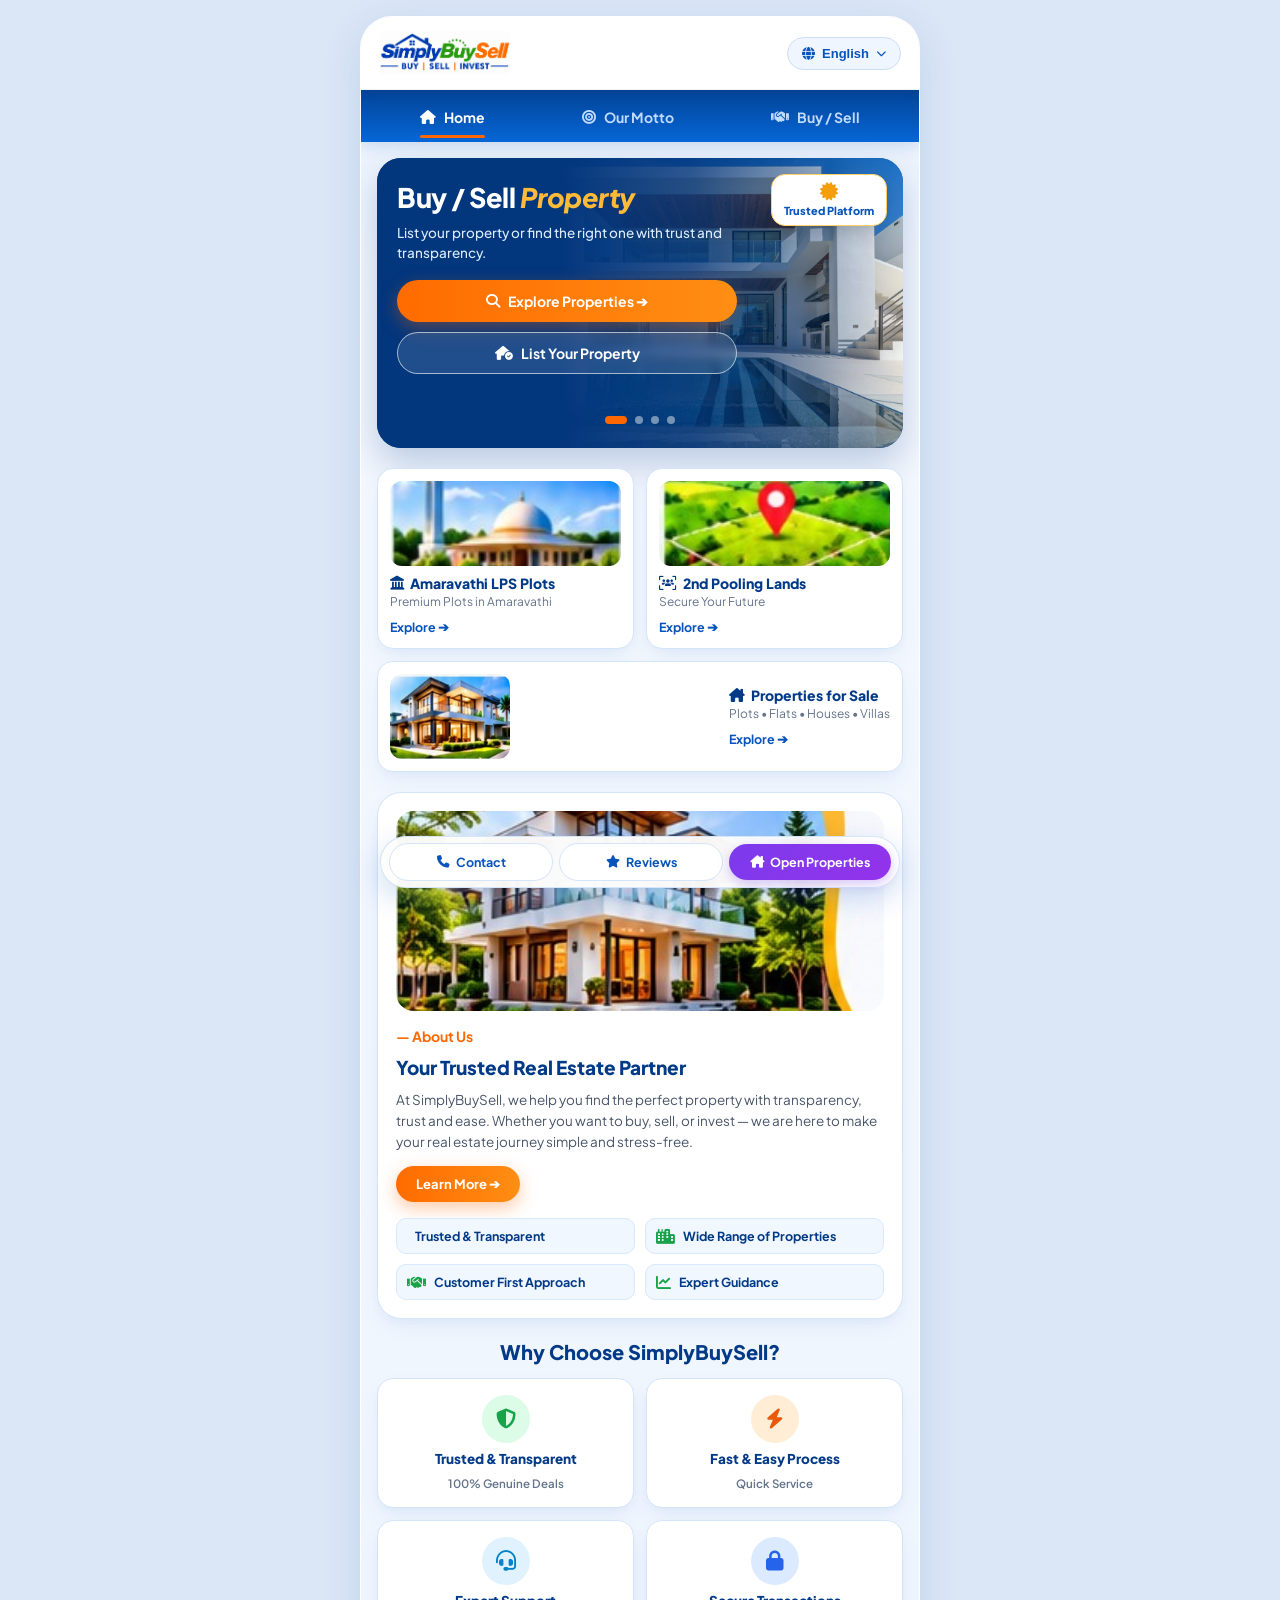
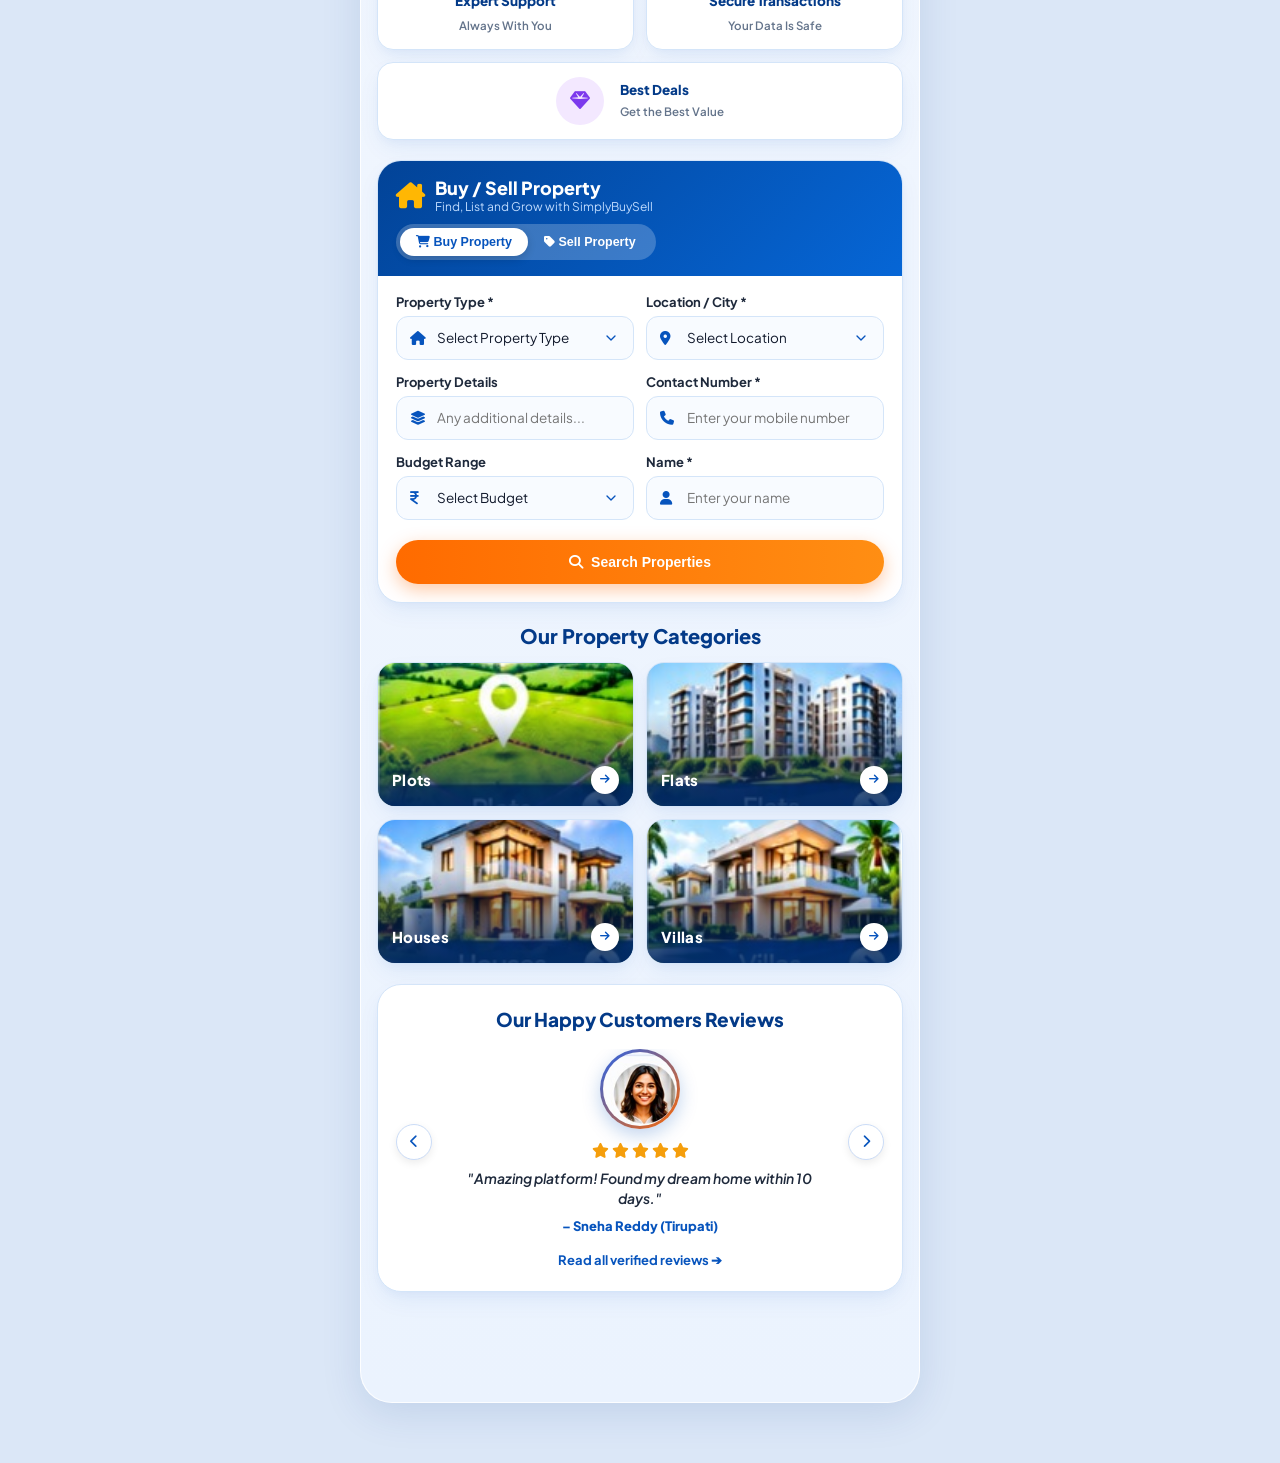
==== commit caa098a9: "fix: remove mask black glitch, eliminate new tab flash, enable instant smooth section opening" ====
--- a/index.html
+++ b/index.html
@@ -7,6 +7,8 @@
   <link rel="icon" type="image/png" href="assets/images/logo.png">
   <link rel="stylesheet" href="https://cdnjs.cloudflare.com/ajax/libs/font-awesome/6.5.1/css/all.min.css">
   <link rel="stylesheet" href="assets/css/style.css">
+  <meta name="color-scheme" content="light">
+  <meta name="theme-color" content="#033a88">
 </head>
 <body>
 
@@ -92,7 +94,7 @@
         <!-- 2. Featured High-Demand Properties (Amaravathi LPS & 2nd Pooling) -->
         <section class="featured-tri-grid reveal-on-scroll">
           <!-- Card 1 -->
-          <a href="properties.html" class="feat-mini-card">
+          <a href="properties.html?type=Plots" class="feat-mini-card">
             <img src="assets/images/feat-amara.png" alt="Amaravathi LPS Plots">
             <div class="feat-card-body">
               <h4><i class="fa-solid fa-landmark"></i> <span data-i18n="feat_amara_title">Amaravathi LPS Plots</span></h4>
@@ -102,7 +104,7 @@
           </a>
 
           <!-- Card 2 -->
-          <a href="properties.html" class="feat-mini-card">
+          <a href="properties.html?type=Plots" class="feat-mini-card">
             <img src="assets/images/feat-pool.png" alt="2nd Pooling Lands">
             <div class="feat-card-body">
               <h4><i class="fa-solid fa-users-viewfinder"></i> <span data-i18n="feat_pool_title">2nd Pooling Lands</span></h4>
--- a/assets/css/style.css
+++ b/assets/css/style.css
@@ -36,11 +36,13 @@
 
 html {
   scroll-behavior: smooth;
+  background-color: #dbe7f7;
+  color-scheme: light;
 }
 
 body {
   font-family: var(--font-family);
-  background: #dbe7f7;
+  background-color: #dbe7f7;
   color: var(--text-main);
   min-height: 100vh;
   display: flex;
@@ -49,6 +51,7 @@
   justify-content: flex-start;
   overflow-x: hidden;
   -webkit-font-smoothing: antialiased;
+  color-scheme: light;
 }
 
 /* Master App Viewport Container */
@@ -210,10 +213,8 @@
   height: 100%;
   object-fit: cover;
   opacity: 0;
-  transition: opacity 1s cubic-bezier(0.4, 0, 0.2, 1), transform 6s ease-out;
-  transform: scale(1.04);
-  mask-image: linear-gradient(to right, transparent 0%, black 45%);
-  -webkit-mask-image: linear-gradient(to right, transparent 0%, black 45%);
+  transition: opacity 0.8s cubic-bezier(0.4, 0, 0.2, 1), transform 5s ease-out;
+  transform: scale(1.03);
 }
 
 .hero-slide-img.active {
@@ -331,8 +332,15 @@
   height: 100%;
   object-fit: cover;
   z-index: 1;
-  mask-image: linear-gradient(to right, transparent 0%, black 40%);
-  -webkit-mask-image: linear-gradient(to right, transparent 0%, black 40%);
+}
+
+.page-title-banner::after {
+  content: "";
+  position: absolute;
+  inset: 0;
+  background: linear-gradient(90deg, #02367d 25%, rgba(2, 54, 125, 0.6) 55%, transparent 100%);
+  z-index: 2;
+  pointer-events: none;
 }
 
 .page-title-banner .banner-content {
@@ -1423,16 +1431,19 @@
   font-style: italic;
 }
 
-/* Multi-Step Buy / Sell Form */
+/* Multi-Step Buy / Sell Form (Fixed mobile overflow from image copy 13.png) */
 .step-selection-card {
   background: #ffffff;
   border: 1.5px solid #d4e5f9;
   border-radius: var(--radius-lg);
-  padding: 16px;
+  padding: 14px;
   box-shadow: var(--card-shadow);
   display: flex;
   flex-direction: column;
   gap: 12px;
+  width: 100%;
+  box-sizing: border-box;
+  overflow: hidden;
 }
 
 .step-label {
@@ -1454,24 +1465,31 @@
   align-items: center;
   justify-content: center;
   font-size: 12.5px;
+  flex-shrink: 0;
 }
 
 .prop-type-choice-grid {
   display: grid;
   grid-template-columns: 1fr 1fr;
-  gap: 10px;
+  gap: 8px;
+  width: 100%;
+  box-sizing: border-box;
 }
 
 .prop-choice-card {
   border: 2px solid #d4e5f9;
-  border-radius: 14px;
-  padding: 10px;
-  display: flex;
-  align-items: center;
-  gap: 8px;
+  border-radius: 12px;
+  padding: 8px 6px;
+  display: flex;
+  align-items: center;
+  gap: 6px;
   cursor: pointer;
   transition: all 0.2s ease;
   background: #ffffff;
+  min-width: 0;
+  width: 100%;
+  box-sizing: border-box;
+  overflow: hidden;
 }
 
 .prop-choice-card.active, .prop-choice-card:hover {
@@ -1480,27 +1498,33 @@
 }
 
 .prop-choice-card img {
-  width: 50px;
-  height: 42px;
-  border-radius: 8px;
+  width: 40px;
+  height: 36px;
+  border-radius: 6px;
   object-fit: cover;
+  flex-shrink: 0;
 }
 
 .prop-choice-title {
-  font-size: 12.5px;
+  font-size: 11.5px;
   font-weight: 800;
   color: #0f172a;
   flex: 1;
+  min-width: 0;
+  line-height: 1.25;
+  word-break: break-word;
+  overflow-wrap: break-word;
 }
 
 .prop-choice-radio {
-  width: 18px;
-  height: 18px;
+  width: 16px;
+  height: 16px;
   border-radius: 50%;
   border: 2px solid #cbd5e1;
   display: flex;
   align-items: center;
   justify-content: center;
+  flex-shrink: 0;
 }
 
 .prop-choice-card.active .prop-choice-radio {
@@ -1509,8 +1533,8 @@
 
 .prop-choice-card.active .prop-choice-radio::after {
   content: '';
-  width: 8px;
-  height: 8px;
+  width: 7px;
+  height: 7px;
   border-radius: 50%;
   background: #ff6801;
 }
@@ -1878,11 +1902,11 @@
 .toast-notice.success i { color: #22c55e; }
 .toast-notice.info i { color: #38bdf8; }
 
-/* Scroll-triggered reveal animations */
+/* Smooth Section Transitions - immediately visible and smooth */
 .reveal-on-scroll {
-  opacity: 0;
-  transform: translateY(20px);
-  transition: opacity 0.6s cubic-bezier(0.16, 1, 0.3, 1), transform 0.6s cubic-bezier(0.16, 1, 0.3, 1);
+  opacity: 1;
+  transform: translateY(0);
+  transition: opacity 0.25s ease-out, transform 0.25s ease-out;
 }
 
 .reveal-on-scroll.is-revealed {
